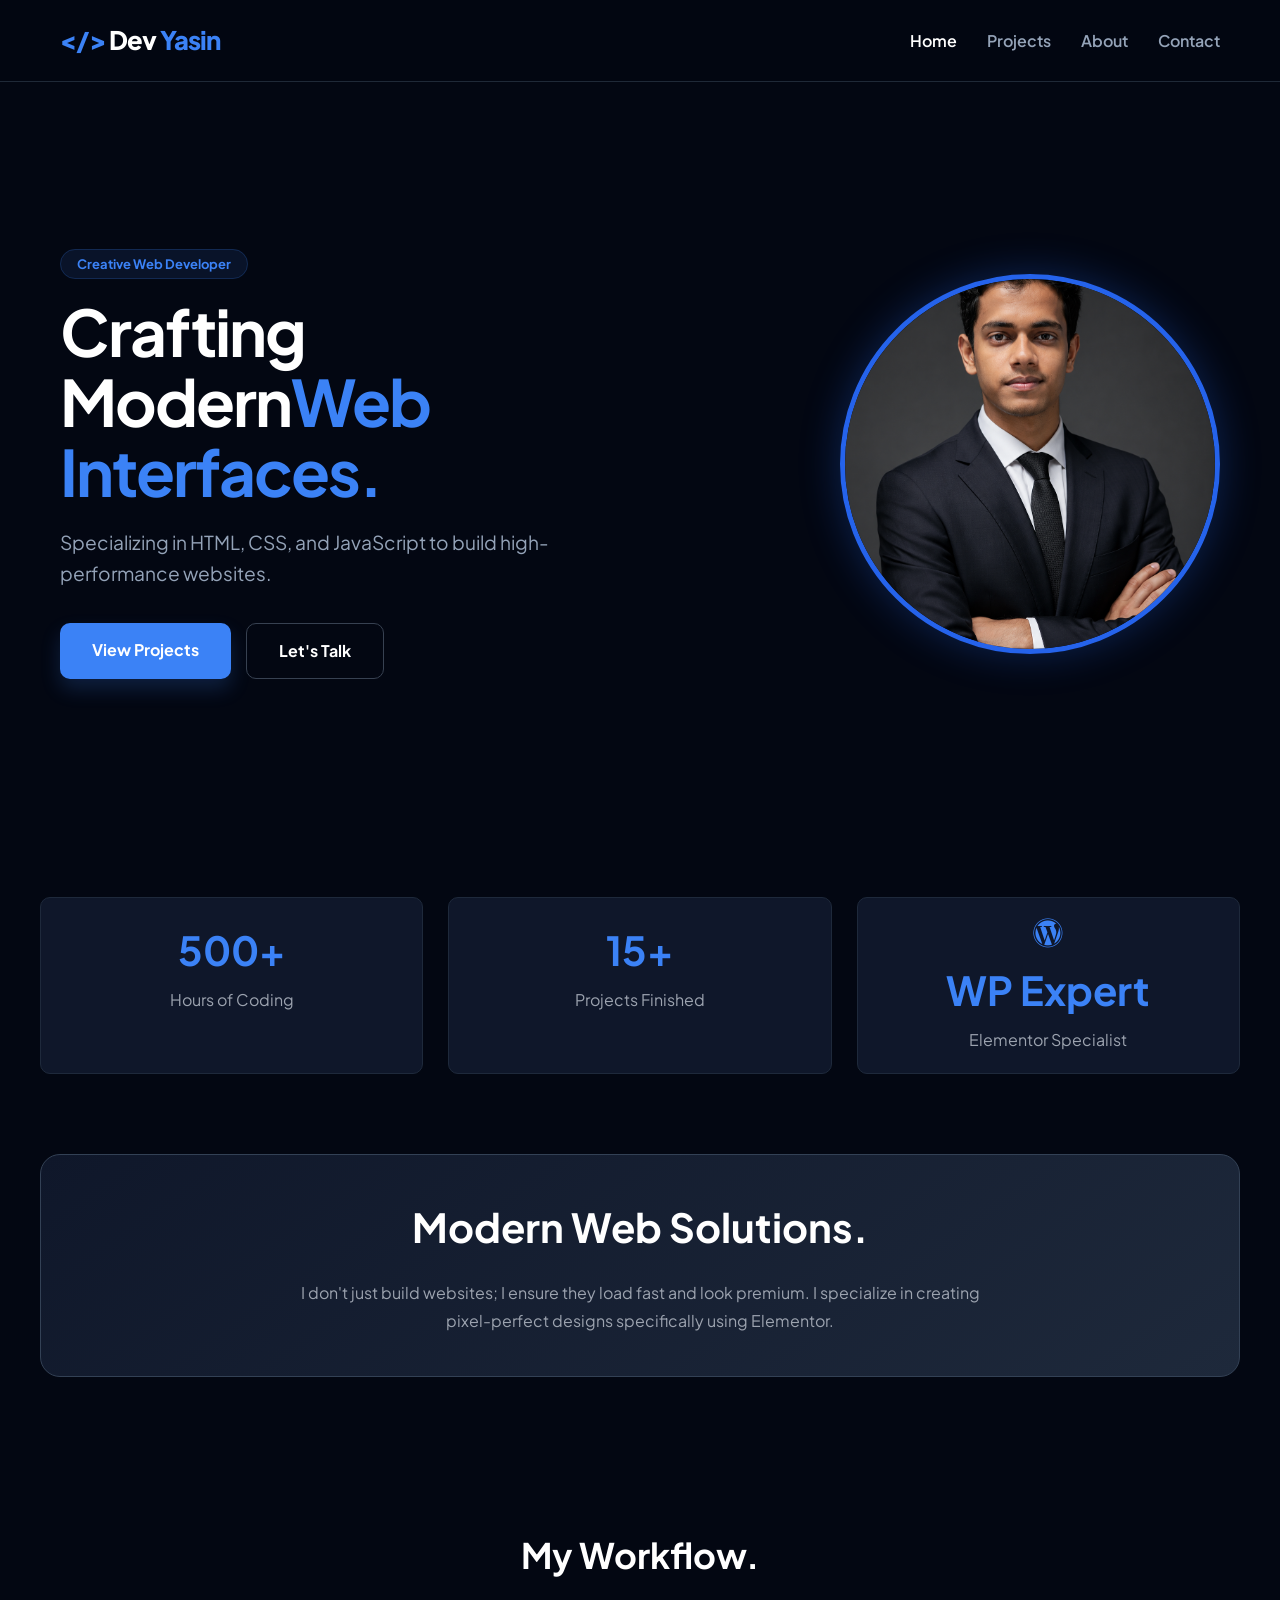
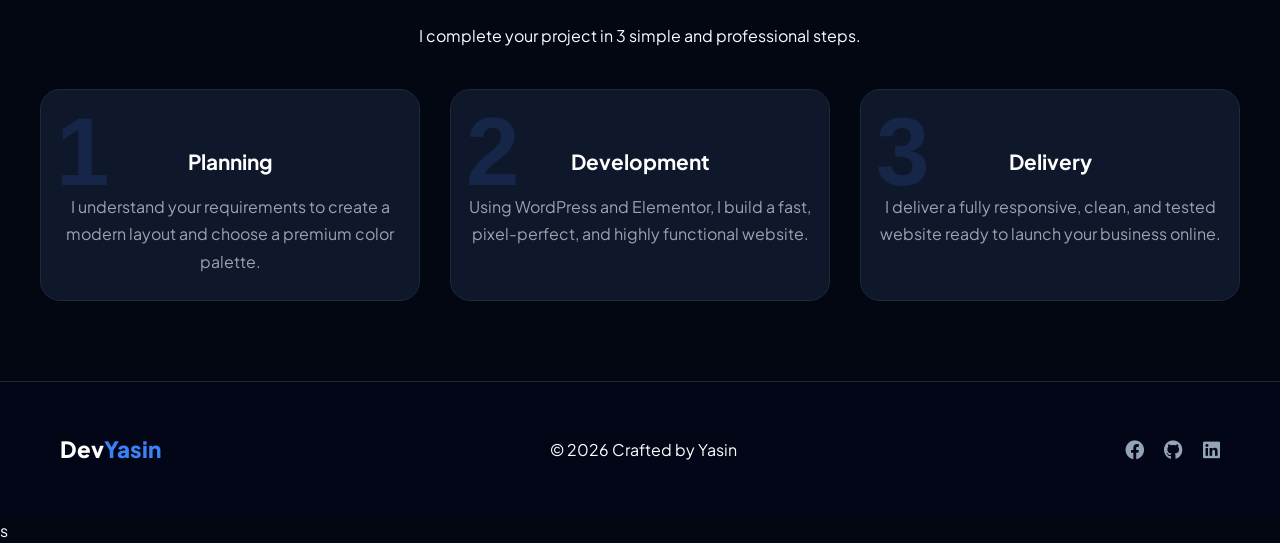
==== index.html @ 836cd8db "Update index.html" ====
<!DOCTYPE html>
<html lang="en">
<head>
    <meta charset="UTF-8">
    <meta name="viewport" content="width=device-width, initial-scale=1.0">
    <title>Yasin | Premium Portfolio</title>
    <link rel="stylesheet" href="style.css">
    <link href="https://fonts.googleapis.com/css2?family=Plus+Jakarta+Sans:wght@400;600;800&display=swap" rel="stylesheet">
    <link rel="stylesheet" href="https://cdnjs.cloudflare.com/ajax/libs/font-awesome/6.0.0/css/all.min.css">
</head>
<body>

    <!-- Premium Navbar -->
    <header>
        <nav class="container">
            <div class="logo"><span>&lt;/&gt;</span> Dev<span> Yasin</span></div>
            <div class="menu-toggle" id="mobile-menu">
            <span class="bar"></span>
            <span class="bar"></span>
            <span class="bar"></span>
            </div>
            <ul class="nav-links">
                <li><a href="index.html" class="active">Home</a></li>
                <li><a href="projects.html">Projects</a></li>
                <li><a href="about.html">About</a></li>
                <li><a href="contact.html">Contact</a></li>
            </ul>
            
        </nav>
    </header>

    <!-- Premium Hero Section -->
    <section class="hero container">
        <div class="hero-text">
            <span class="badge">Creative Web Developer</span>
            <h1>Crafting Modern<span>Web Interfaces.</span></h1>
            <p>Specializing in HTML, CSS, and JavaScript to build high-performance websites.</p>
            <div class="btns">
                <a href="projects.html" class="b-p">View Projects</a>
                <a href="contact.html" class="b-s">Let's Talk</a>
            </div>
        </div>
        <div class="hero-img">
            <!-- image name: yasin.jpg) -->
            <img src="rakib.png" alt="Yasin">
        </div>
    </section>
    <section class="home-stats container">
    <div class="stats-grid">
        <!-- কোডিং টাইম -->
        <div class="stat-box">
            <h3>500+</h3>
            <p>Hours of Coding</p>
        </div>
        <!-- প্রজেক্ট সংখ্যা -->
        <div class="stat-box">
            <h3>15+</h3>
            <p>Projects Finished</p>
        </div>
        <!-- ওয়ার্ডপ্রেস স্পেশালিটি -->
        <div class="stat-box">
            <i class="fab fa-wordpress"></i>
            <h3>WP Expert</h3>
            <p>Elementor Specialist</p>
        </div>
    </div>
</section>

<!-- ছোট ইউনিক সেকশন: My Approach -->
<section class="approach-sec container">
    <div class="approach-card">
        <h2>Modern Web <span>Solutions.</span></h2>
        <p>I don't just build websites; I ensure they load fast and look premium. I specialize in creating pixel-perfect designs specifically using Elementor.</p>
    </div>
</section>
<!-- How I Work Section -->
<section class="work-process container">
    <div class="section-header">
        <h2 class="section-title">My <span>Workflow.</span></h2>
        <p>I complete your project in 3 simple and professional steps.</p>
    </div>
    
    <div class="process-grid">
        <!-- Step 1 -->
        <div class="process-box">
            <div class="step-num">1</div>
            <h4>Planning</h4>
            <p>I understand your requirements to create a modern layout and choose a premium color palette.</p>
        </div>

        <!-- Step 2 -->
        <div class="process-box">
            <div class="step-num">2</div>
            <h4>Development</h4>
            <p>Using WordPress and Elementor, I build a fast, pixel-perfect, and highly functional website.</p>
        </div>

        <!-- Step 3 -->
        <div class="process-box">
            <div class="step-num">3</div>
            <h4>Delivery</h4>
            <p>I deliver a fully responsive, clean, and tested website ready to launch your business online.</p>
        </div>
    </div>
</section>
    <!-- Premium Footer -->
    <footer>
    <div class="container f-box">
        <div class="f-logo">
            Dev<span>Yasin</span>
        </div>
        <p>&copy; 2026 Crafted by Yasin</p>
        <div class="socials">
            <a href="#"><i class="fab fa-facebook"></i></a>
            <a href="#"><i class="fab fa-github"></i></a>
            <a href="#"><i class="fab fa-linkedin"></i></a>
        </div>
    </div>
</footer>
<script>
    const menu = document.querySelector('#mobile-menu');
    const menuLinks = document.querySelector('.nav-links');

    menu.addEventListener('click', function() {
        menuLinks.classList.toggle('active');
    });
</script>s

</body>
</html>
---- style.css ----
/* --- variable and basic reset --- */
:root {
    --p: #3b82f6;      /* premium blue */
    --bg: #030712;     /* deep black background */
    --card: #111827;   /* card and sectioncolour */
    --w: #ffffff;
    --s: #94a3b8;      /* sub-text colour*/
}

* { margin: 0; padding: 0; box-sizing: border-box; }

body { 
    font-family: 'Plus Jakarta Sans', sans-serif; 
    background: var(--bg); 
    color: var(--w); 
    line-height: 1.6;
}

.container {
        max-width: 1200px;
        margin: auto;
        padding: 0 20px;
        }


/* ---  header and logo --- */
header { 
        padding: 20px 0;
        border-bottom: 1px solid #1f2937; 
        background: rgba(3, 7, 18, 0.8);
        backdrop-filter: blur(10px); 
        position: sticky; 
        top: 0; 
        z-index: 100;
     }

nav { 
        display: flex; 
        justify-content: space-between;
        align-items: center;
        }

.logo { 
        font-size: 1.6rem;
        font-weight: 800;
        letter-spacing: -1px;
        }

.logo span { 
    color: var(--p);
        }

.nav-links { 
        display: flex;
        list-style: none;
        gap: 30px;
         }

.nav-links a {
        text-decoration: none;
        color: var(--s); 
        font-weight: 600; 
        transition: 0.3s;
        }

.nav-links a.active, .nav-links a:hover { color: var(--w); }

/* --- Mobile Menu Styling --- */

/* হ্যামবার্গার আইকন স্টাইল (ডেস্কটপে লুকানো থাকবে) */
.menu-toggle {
    display: none;
    cursor: pointer;
    flex-direction: column;
    gap: 5px;
}

.bar {
    width: 25px;
    height: 3px;
    background-color: var(--w); /* আপনার ভেরিয়েবল অনুযায়ী সাদা রঙ */
    border-radius: 2px;
    transition: 0.3s;
}

/* রেসপন্সিভ ডিজাইন (মোবাইলের জন্য) */
@media (max-width: 768px) {
    .menu-toggle {
        display: flex;
    }

    .nav-links {
        display: none; /* শুরুতে মেনু লুকানো থাকবে */
        position: absolute;
        top: 70px;
        right: 0;
        background: #0f172a; /* ডার্ক ব্যাকগ্রাউন্ড */
        width: 100%;
        flex-direction: column;
        text-align: center;
        padding: 20px 0;
        border-bottom: 1px solid #1e293b;
        z-index: 1000;
    }

    /* মেনু যখন একটিভ হবে তখন দেখাবে */
    .nav-links.active {
        display: flex;
    }

    .nav-links li {
        margin: 15px 0;
    }
}


/* ---hero section --- */
.hero {
        height: 85vh;
        display: flex; 
        flex-direction: column;
        justify-content: center;
        align-items: center;
        text-align: center;
       }

.badge {
        background: rgba(59, 130, 246, 0.1); 
        color: var(--p); 
        padding: 6px 16px; 
        border-radius: 50px;
        font-size: 13px; 
        font-weight: 700;
        border: 1px solid rgba(59, 130, 246, 0.2);
        }

.hero h1 {
     font-size: 4rem; 
        margin: 20px 0;
        letter-spacing: -2px;
        line-height: 1.1;
     }

.hero h1 span { 
    color: var(--p);
   }

.hero p { 
    color: var(--s);
     font-size: 1.2rem;
      max-width: 600px;
       margin-bottom: 35px;
     }
 /* ১. হিরো লেআউট ফিক্স */
.hero {
    height: 85vh;
    display: flex;
    flex-direction: row;       /* এলিমেন্টগুলো পাশাপাশি থাকবে */
    align-items: center;       /* ওপর-নিচে মাঝখানে */
    justify-content: space-between; /* টেক্সট বামে, ইমেজ ডানে */
}

/* ২. টেক্সট সেকশন */
.hero-text {
    flex: 1;
    text-align: left;          /* টেক্সট বাম দিক থেকে শুরু */
}

/* ৩. ইমেজ সার্কেল সেকশন */
.hero-img {
    flex: 1;
    display: flex;
    justify-content: flex-end; /* ছবিকে একদম ডানে ঠেলে দেবে */
}

.hero-img img {
    width: 380px;              /* সাইজ বড় বা ছোট করতে পারেন */
    height: 380px;
    object-fit: cover;
    border-radius: 50%;        /* গোল করার জন্য */
    border: 5px solid #2563eb; /* লোগোর নীল বর্ডার */
    box-shadow: 0 0 40px rgba(37, 99, 235, 0.3);
}
/* --- Home Stats Styling --- */
.home-stats {
    padding: 50px 0;
}

.stats-grid {
    display: grid;
    grid-template-columns: repeat(auto-fit, minmax(200px, 1fr));
    gap: 25px;
    text-align: center;
}

.stat-box {
    background: #0f172a;
    padding: 20px;
    border-radius: 10px;
    border: 1px solid #1e293b;
    transition: 0.3s;
}

.stat-box:hover {
    border-color: #3b82f6;
    transform: translateY(-5px);
}

.stat-box h3 {
    font-size: 2.5rem;
    color: #3b82f6;
    margin-bottom: 5px;
}

.stat-box i {
    font-size: 30px;
    color: #3b82f6;
    margin-bottom: 10px;
}

.stat-box p {
    color: #9ca3af;
    font-size: 1rem;
}

/* --- Approach Section --- */
.approach-sec {
    padding: 30px 0 70px;
}

.approach-card {
    background: linear-gradient(145deg, #0f172a, #1e293b);
    padding: 40px;
    border-radius: 20px;
    text-align: center;
    border: 1px solid #334155;
}

.approach-card h2 {
    font-size: 2.5rem;
    margin-bottom: 20px;
}

.approach-card p {
    max-width: 700px;
    margin: 0 auto;
    color: #9ca3af;
    line-height: 1.8;
}
/* --- Work Process Styling Updated --- */
.work-process {
    padding: 80px 0;
    text-align: center;
}

.process-grid {
    display: grid;
    grid-template-columns: repeat(auto-fit, minmax(220px, 1fr));
    gap: 30px;
    margin-top: 40px;
}

.process-box {
    background: #0f172a;
    padding: 25px 15px;
    border-radius: 20px;
    border: 1px solid #1e293b;
    position: relative; /* এটি অত্যন্ত গুরুত্বপূর্ণ */
    overflow: hidden;
    transition: 0.3s ease;
    z-index: 1;
}

.process-box:hover {
    border-color: #3b82f6;
    transform: translateY(-10px);
}

/* সংখ্যাগুলো পরিষ্কার করার জন্য এই অংশটি আপডেট করা হয়েছে */
.step-num {
    font-size: 6rem;
    font-weight: 900;
    color: rgba(59, 130, 246, 0.15); /* নীল রঙের হালকা কিন্তু পরিষ্কার আভা */
    position: absolute;
    top: -15px;
    left: 15px;
    z-index: -1; /* টেক্সটের নিচে থাকবে */
    font-family: sans-serif;
}

.process-box h4 {
    font-size: 1.3rem;
    color: #fff;
    margin-top: 30px;
    margin-bottom: 15px;
    font-weight: 700;
}

.process-box p {
    color: #9ca3af;
    font-size: 1rem;
    line-height: 1.7;
}

/* ৪. মোবাইল রেসপন্সিভ */
@media (max-width: 768px) {
    .nav-links { display: none; }
    .hero h1 { font-size: 2.5rem; }
    .hero p { font-size: 1rem; }
    .hero {
        flex-direction: column-reverse; /* মোবাইলে ইমেজ আগে আসবে */
        height: auto;
        padding: 50px 20px;
        text-align: center;
    }
    .hero-text { text-align: center; }
    .hero-img { justify-content: center; margin-bottom: 30px; }
    .hero-img img { width: 250px; height: 250px; }
    .approach-card, .process-box, .stat-box {
    margin-left: 20px !important;
    margin-right: 20px !important;
    margin-bottom: 20px !important;
    width: auto !important; 
    display: block !important   
}
  }

/* --- premium button and footer --- */
.btns { display: flex; gap: 15px; }

.b-p, .b-s {
    padding: 14px 32px;
    border-radius: 10px; 
    text-decoration: none; font-weight: 700;
    transition: 0.4s;
          }

.b-p {
     background: var(--p);
      color: var(--w); 
      box-shadow: 0 10px 20px rgba(59, 130, 246, 0.2); 
     }

.b-s {
     border: 1px solid #374151;
     color: var(--w); 
     }

.b-p:hover {
     transform: translateY(-3px);
     box-shadow: 0 15px 30px rgba(59, 130, 246, 0.4); 
           }

/* ---  footer style--- */
footer { 
    padding: 50px 0; 
    border-top: 1px solid #1f2937; 
    background: #020617; 
}

.f-box { 
    display: flex; 
    justify-content: space-between; 
    align-items: center; 
}

.f-logo { font-size: 1.4rem; font-weight: 800; }

.f-logo span { color: var(--p); }

.socials { display: flex; gap: 20px; }

.socials a { 
    color: var(--s); 
    font-size: 1.2rem; 
    transition: 0.3s; 
}

.socials a:hover { 
    color: var(--p); 
    transform: translateY(-3px); 
    display: inline-block;
}

/* Mobile Responsiv footer */
@media (max-width: 768px) {
    .f-box { flex-direction: column; gap: 20px; text-align: center; }
}


/* ১. ব্লার এবং স্লাইড অ্যানিমেশন (Trending) */
@keyframes reveal {
    0% { 
        opacity: 0; 
        filter: blur(10px); /* শুরুতে ঝাপসা থাকবে */
        transform: translateY(30px); /* নিচ থেকে উঠবে */
    }
    100% { 
        opacity: 1; 
        filter: blur(0); 
        transform: translateY(0); 
    }
}

/* ২. ইমেজের ওপর অ্যাপ্লাই */
.hero-img img {
    animation: reveal 1.2s cubic-bezier(0.22, 1, 0.36, 1) forwards;
}

/* ৩. মাউস নিলে প্রিমিয়াম গ্লো */
.hero-img img:hover {
    box-shadow: 0 0 60px rgba(59, 130, 246, 0.4);
    transform: scale(1.02);
    transition: 0.4s ease;
}
/* ১. লেখার জন্য স্লাইড অ্যানিমেশন */
@keyframes textReveal {
    0% { opacity: 0; transform: translateY(30px); }
    100% { opacity: 1; transform: translateY(0); }
}

/* ২. হেডিংয়ে অ্যানিমেশন সেট করা */
.hero h1 {
    animation: textReveal 1s cubic-bezier(0.2, 0.8, 0.2, 1) forwards;
}

/* ৩. সাব-টেক্সট (প্যারাগ্রাফ) একটু দেরি করে আসার জন্য */
.hero p {
    opacity: 0;
    animation: textReveal 1s cubic-bezier(0.2, 0.8, 0.2, 1) 0.3s forwards;
}
/* --- প্রোজেক্ট সেকশন স্টাইল --- */
.sec-title { font-size: 3rem; margin: 50px 0; text-align: center; }

.sec-title span { color: var(--p); }

.p-grid { 
    display: grid; 
    grid-template-columns: repeat(auto-fit, minmax(300px, 1fr)); 
    gap: 30px; 
    margin-bottom: 80px;
}

.p-card { 
    background: #111827; 
    border-radius: 20px; 
    overflow: hidden; 
    border: 1px solid #1f2937;
    transition: 0.4s;
}

.p-card img { width: 100%; height: 220px; object-fit: cover; }

.p-info { padding: 25px; }

.p-info h3 { margin-bottom: 10px; font-size: 1.4rem; }

.p-info p { color: var(--s); font-size: 0.9rem; margin-bottom: 20px; }

.view-btn { 
    text-decoration: none; 
    color: var(--p); 
    font-weight: 700; 
    font-size: 14px; 
    border: 1px solid var(--p); 
    padding: 8px 20px; 
    border-radius: 8px;
    transition: 0.3s;
}

/* প্রোজেক্ট কার্ড হোভার ইফেক্ট */
.p-card:hover { 
    transform: translateY(-10px); 
    box-shadow: 0 20px 40px rgba(59, 130, 246, 0.15); 
    border-color: var(--p);
}

.view-btn:hover { background: var(--p); color: #fff; }

/* --- About Section Styling --- */
.about-sec { padding: 80px 0; }

/* ছবি এবং লেখা পাশাপাশি আনার মেইন কন্টেইনার */
.about-container {
    display: flex;
    align-items: center;
    justify-content: space-between;
    gap: 50px;
    margin-bottom: 80px;
    /* --- নিচের এই লাইনগুলো নতুন যোগ হবে --- */
    background: #0f172a;        /* বক্সের ডার্ক কালার */
    padding: 30px 20px;         /* বক্সের ভেতরের খালি জায়গা */
    border-radius: 24px;        /* কোণা গোল করার জন্য */
    border: 1px solid #1e293b;  /* বর্ডার */
    margin-left: 15px !important;  /* বাম পাশে ১৫ পিক্সেল গ্যাপ */
    margin-right: 15px !important; /* ডান পাশে ১৫ পিক্সেল গ্যাপ */
    width: auto !important;        /* বক্সটি যেন স্ক্রিনের বাইরে না যায় */
}

/* ছবির স্টাইল */
.about-img {
    flex: 1.3;
    text-align: center;
    position: relative;
    display: inline-block;
}

.about-img img {
    width: 100%;
    max-width: 450px;
    height: auto;
    max-height: 500px;
    display: block;      /* কোনো বর্ডার বা শেপ নেই, সরাসরি ব্যাকগ্রাউন্ডে মিশে থাকবে */
    margin-top: -80px; /* এটি ছবিকে ২০ পিক্সেল উপরে তুলবে */
    position: relative;
    opacity: 0.8; /* ইমেজকে একটু ঝাপসা বা হালকা করবে (১ এর বদলে ০.৮) */
    filter: brightness(0.9) grayscale(20%); /* উজ্জ্বলতা একটু কমিয়ে হালকা সাদা-কালো ভাব আনবে */
    transition: all 0.4s ease; /* মাউস নিলে যেন আবার উজ্জ্বল হয় তার জন্য */
   
}
/* মাউস হোভার করলে ছবি আবার উজ্জ্বল হবে */
.about-img img:hover {
    opacity: 1;
    filter: brightness(1) grayscale(0%);
}


.about-img::after {
    content: '';
    position: absolute;
    bottom: 0;
    left: 0;
    width: 100%;
    height: 30%; /* ছবির নিচের ৩০% অংশ ব্লেন্ড করবে */
    background: linear-gradient(to top, #020617, transparent); /* আপনার ব্যাকগ্রাউন্ড কালার অনুযায়ী */
    pointer-events: none;
}

/* লেখার স্টাইল */
.about-text {
    flex: 1;
    text-align: center;
    max-width: 800px;
    margin: 0 auto 40px
}

.about-text h2 { 
    font-size: 3.5rem; 
    margin-bottom: 20px; 
}

.about-text p { 
    color: #9ca3af; 
    font-size: 1.1rem; 
    line-height: 1.8; 
    margin-bottom: 30px; 
}

/* স্কিল সেকশন (এটি আগের মতোই থাকবে তবে একটু গুছিয়ে দেওয়া) */
.skills-section h3 { 
    font-size: 2.2rem; 
    margin-bottom: 40px; 
    text-align: center;
}

.skills-grid { 
    display: grid; 
    grid-template-columns: repeat(auto-fit, minmax(150px, 1fr)); 
    gap: 20px; 
    max-width: 900px; 
    margin: 0 auto;
    padding: 0 20px;
}
    

.skill-box { 
    background: #111827; 
    padding: 25px; 
    border-radius: 15px; 
    text-align: center; 
    border: 1px solid #1f2937;
    transition: 0.3s;
}

.skill-box i { font-size: 2.5rem; color: #2563eb; margin-bottom: 15px; display: block; }

.skill-box span { font-weight: 700; color: #fff; }

/* হোভার ইফেক্ট */
.skill-box:hover { 
    border-color: #2563eb; 
    transform: translateY(-5px); 
    box-shadow: 0 10px 30px rgba(37, 99, 235, 0.1); 
}
/* --- Services Section Styling --- */
.services-section {
    padding: 80px 0;
    text-align: center;
}

.section-title {
    font-size: 2.2rem;
    margin-bottom: 40px;
}

.services-grid {
    display: grid;
    grid-template-columns: repeat(auto-fit, minmax(250px, 1fr));
    gap: 25px;
    padding: 0 20px;
}

.service-card {
    background: #0f172a; /* ডার্ক কার্ড ব্যাকগ্রাউন্ড */
    padding: 40px 30px;
    border-radius: 15px;
    border: 1px solid #1e293b;
    transition: all 0.3s ease;
}

.service-card:hover {
    transform: translateY(-10px); /* মাউস নিলে একটু উপরে উঠবে */
    border-color: #3b82f6; /* বর্ডার কালার নীল হবে */
    box-shadow: 0 10px 30px rgba(59, 130, 246, 0.1);
}
 

.service-card i {
    font-size: 40px;
    color: #3b82f6;
    margin-bottom: 20px;
}

.service-card h4 {
    font-size: 1.5rem;
    margin-bottom: 15px;
    color: #f8fafc;
}

.service-card p {
    color: #9ca3af;
    font-size: 0.95rem;
    line-height: 1.6;
}
/* --- Tools Section Styling --- */
.tools-section {
    padding: 60px 0;
    text-align: center;
}

.tools-flex {
    display: flex;
    justify-content: center;
    flex-wrap: wrap;
    gap: 40px;
    margin-top: 30px;
}

.tool-item {
    display: flex;
    flex-direction: column;
    align-items: center;
    gap: 12px;
    background: #0f172a; /* ডার্ক কার্ড ব্যাকগ্রাউন্ড */
    padding: 20px;
    border-radius: 12px;
    border: 1px solid #1e293b;
    width: 120px; /* কার্ডের উইডথ */
    transition: all 0.3s ease;
    opacity: 0.8;
}

.tool-item:hover {
    opacity: 1;
    transform: translateY(-5px);
    border-color: #3b82f6; /* হোভার করলে নীল বর্ডার */
    box-shadow: 0 5px 15px rgba(59, 130, 246, 0.1);
}

.tool-item i {
    font-size: 28px;
    color: #3b82f6;
}

.tool-item:hover i {
    color: #3b82f6; /* হোভার করলে আপনার থিম কালার নীল হবে */
}

.tool-item span {
    font-size: 0.75rem;
    color: #f8fafc;
    font-weight: 500;
}

/* --- Contact Section Styling --- */
.contact-sec { padding: 80px 0; }

.contact-container {
    display: flex;
    justify-content: space-between;
    align-items: flex-start;
    gap: 60px;
}

.contact-info { flex: 1; }

.contact-info h2 { font-size: 3rem; margin-bottom: 20px; line-height: 1.2; }

.contact-info p { color: #9ca3af; margin-bottom: 40px; }

.info-item {
    display: flex;
    align-items: center;
    gap: 20px;
    margin-bottom: 30px;
}

.info-item i {
    font-size: 24px;
    color: #3b82f6;
    background: #1e293b;
    padding: 15px;
    border-radius: 12px;
}
/* কন্টাক্ট পেজ সোশ্যাল আইকন স্টাইল */
.contact-socials {
    display: flex;
    gap: 15px;
    margin-top: 10px;
}

.contact-socials a {
    width: 40px;
    height: 40px;
    background: #1e293b;
    display: flex;
    align-items: center;
    justify-content: center;
    border-radius: 8px;
    color: #fff;
    font-size: 18px;
    transition: 0.3s ease;
    border: 1px solid #334155;
    text-decoration: none;
}

.contact-socials a:hover {
    background: #3b82f6;
    color: #fff;
    transform: translateY(-3px);
    border-color: #3b82f6;
    box-shadow: 0 5px 15px rgba(59, 130, 246, 0.3);
}

.info-item h4 { font-size: 1.1rem; color: #fff; }

/* ফর্ম স্টাইল */
.contact-form {
    flex: 1;
    background: #0f172a;
    padding: 40px;
    border-radius: 20px;
    border: 1px solid #1e293b;
}

.input-group { margin-bottom: 20px; }

.input-group input, 
.input-group textarea {
    width: 100%;
    padding: 15px;
    background: #1e293b;
    border: 1px solid #334155;
    border-radius: 10px;
    color: #fff;
    outline: none;
    transition: 0.3s;
}

.input-group input:focus, 
.input-group textarea:focus {
    border-color: #3b82f6;
    box-shadow: 0 0 10px rgba(59, 130, 246, 0.2);
}

/* মোবাইলের জন্য রেসপন্সিভ */
@media (max-width: 768px) {
    .contact-container { flex-direction: column; }
    .contact-info h2 { font-size: 2.2rem; }
}
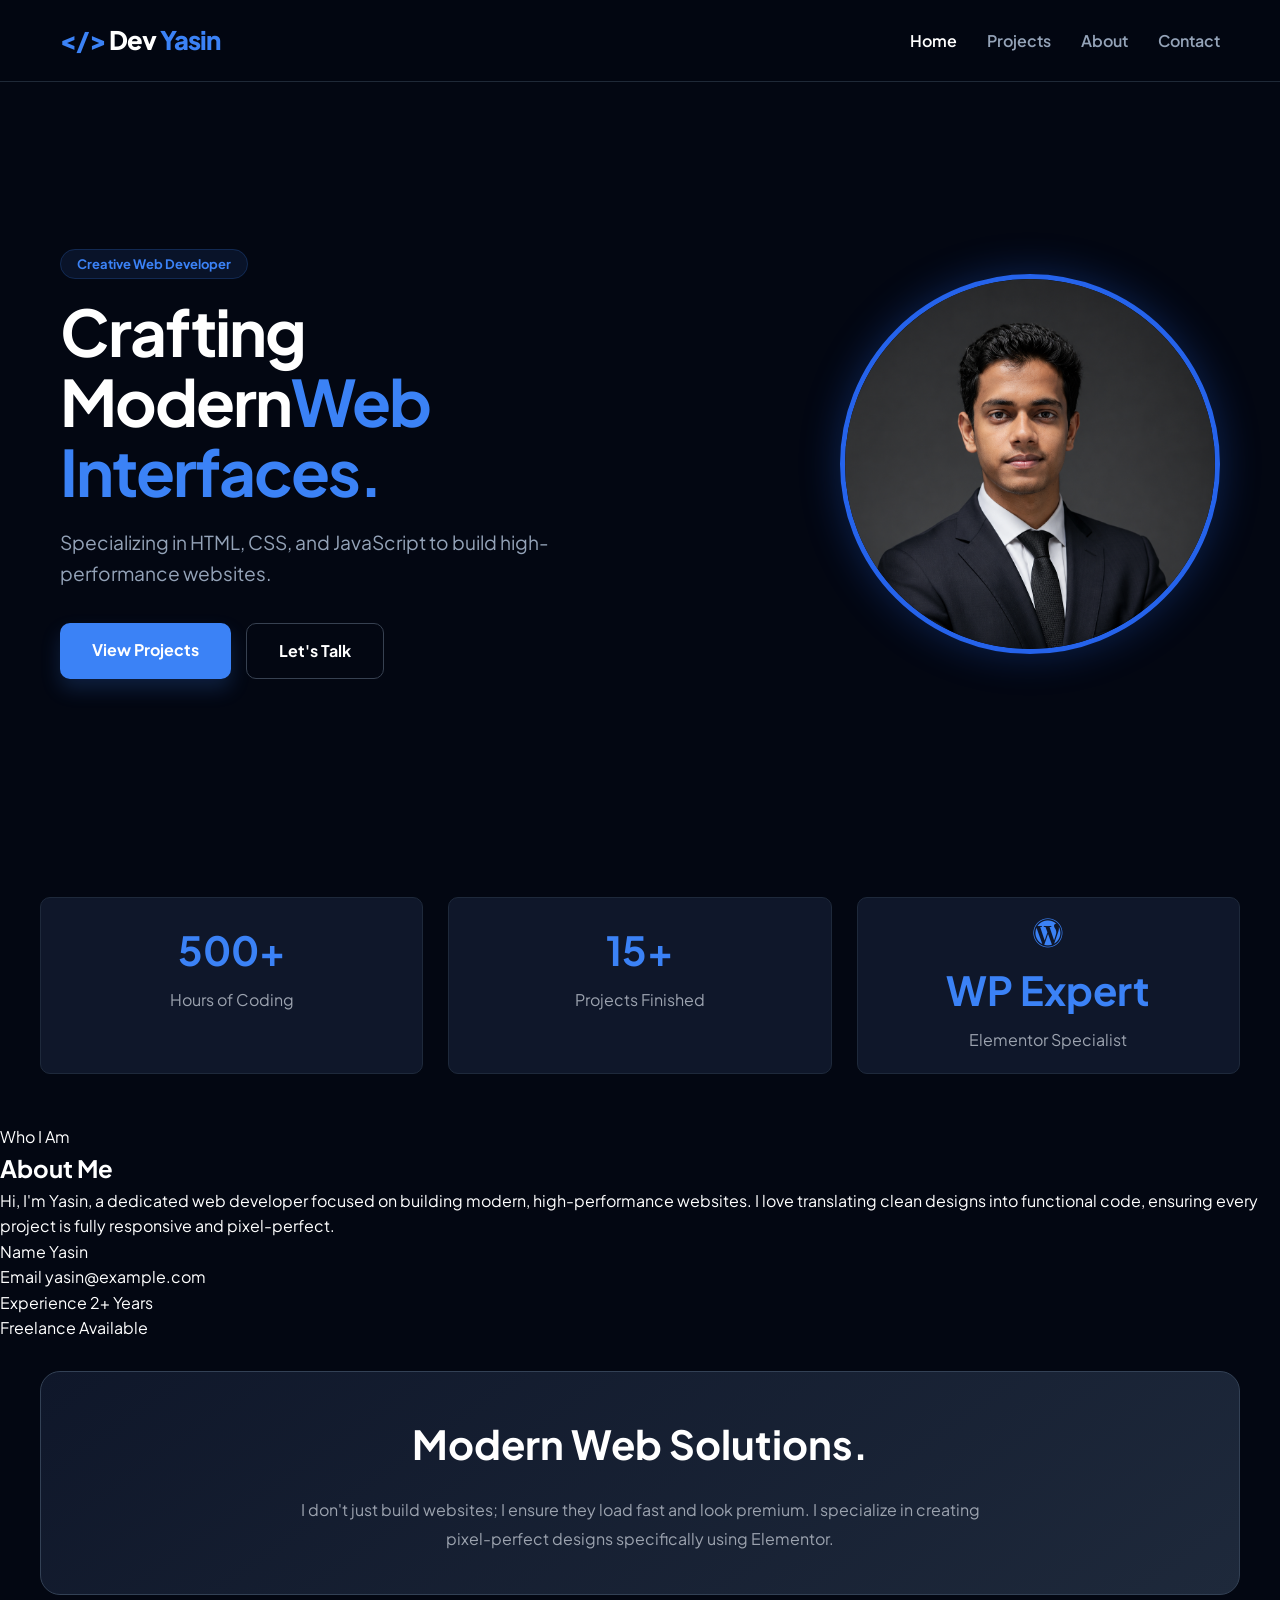
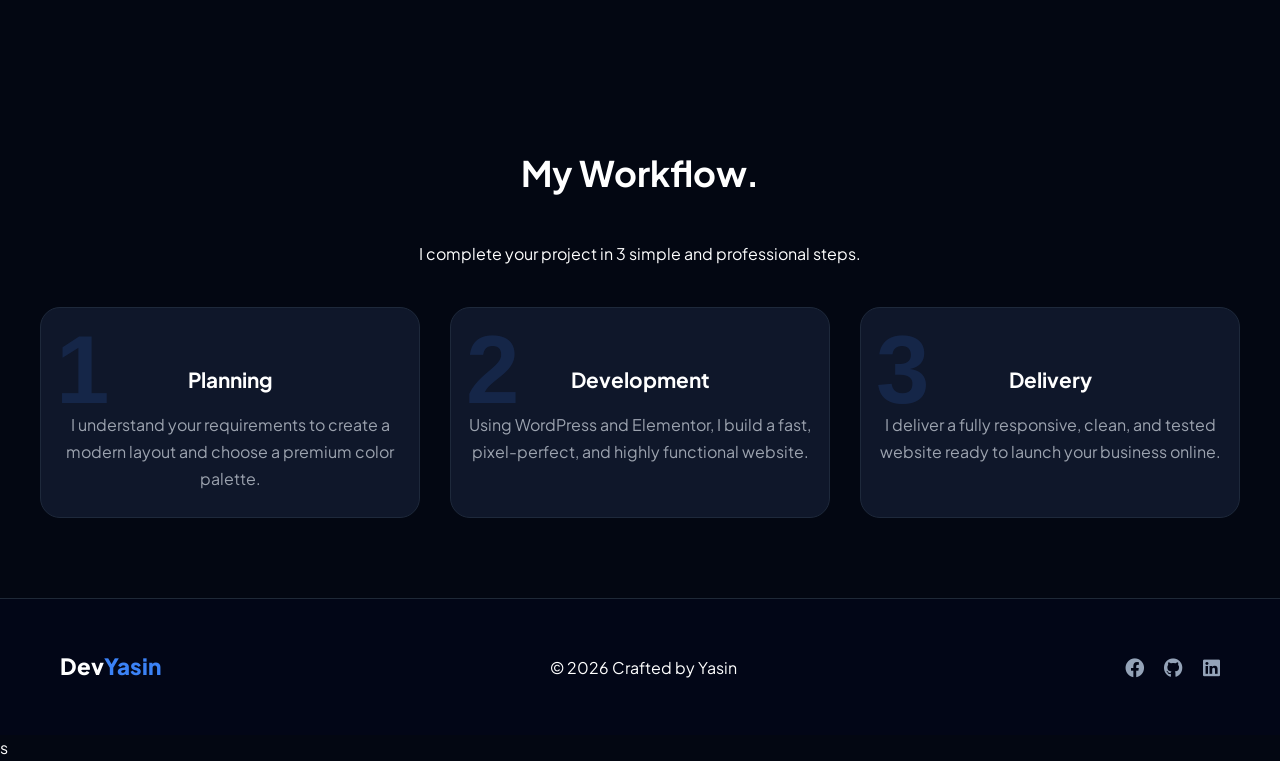
==== commit c6cbdfd3: "Update index.html" ====
--- a/index.html
+++ b/index.html
@@ -65,6 +65,34 @@
         </div>
     </div>
 </section>
+    <section class="personal-info-sec">
+    <div class="personal-container">
+        <div class="personal-bio">
+            <span class="sub-title">Who I Am</span>
+            <h2>About Me</h2>
+            <p>Hi, I'm Yasin, a dedicated web developer focused on building modern, high-performance websites. I love translating clean designs into functional code, ensuring every project is fully responsive and pixel-perfect.</p>
+        </div>
+        
+        <div class="personal-grid">
+            <div class="info-box">
+                <span class="info-label">Name</span>
+                <span class="info-value">Yasin</span>
+            </div>
+            <div class="info-box">
+                <span class="info-label">Email</span>
+                <span class="info-value">yasin@example.com</span>
+            </div>
+            <div class="info-box">
+                <span class="info-label">Experience</span>
+                <span class="info-value">2+ Years</span>
+            </div>
+            <div class="info-box">
+                <span class="info-label">Freelance</span>
+                <span class="info-value">Available</span>
+            </div>
+        </div>
+    </div>
+</section>
 
 <!-- ছোট ইউনিক সেকশন: My Approach -->
 <section class="approach-sec container">
--- a/style.css
+++ b/style.css
@@ -177,6 +177,7 @@
     width: 380px;              /* সাইজ বড় বা ছোট করতে পারেন */
     height: 380px;
     object-fit: cover;
+    object-position: center top;
     border-radius: 50%;        /* গোল করার জন্য */
     border: 5px solid #2563eb; /* লোগোর নীল বর্ডার */
     box-shadow: 0 0 40px rgba(37, 99, 235, 0.3);
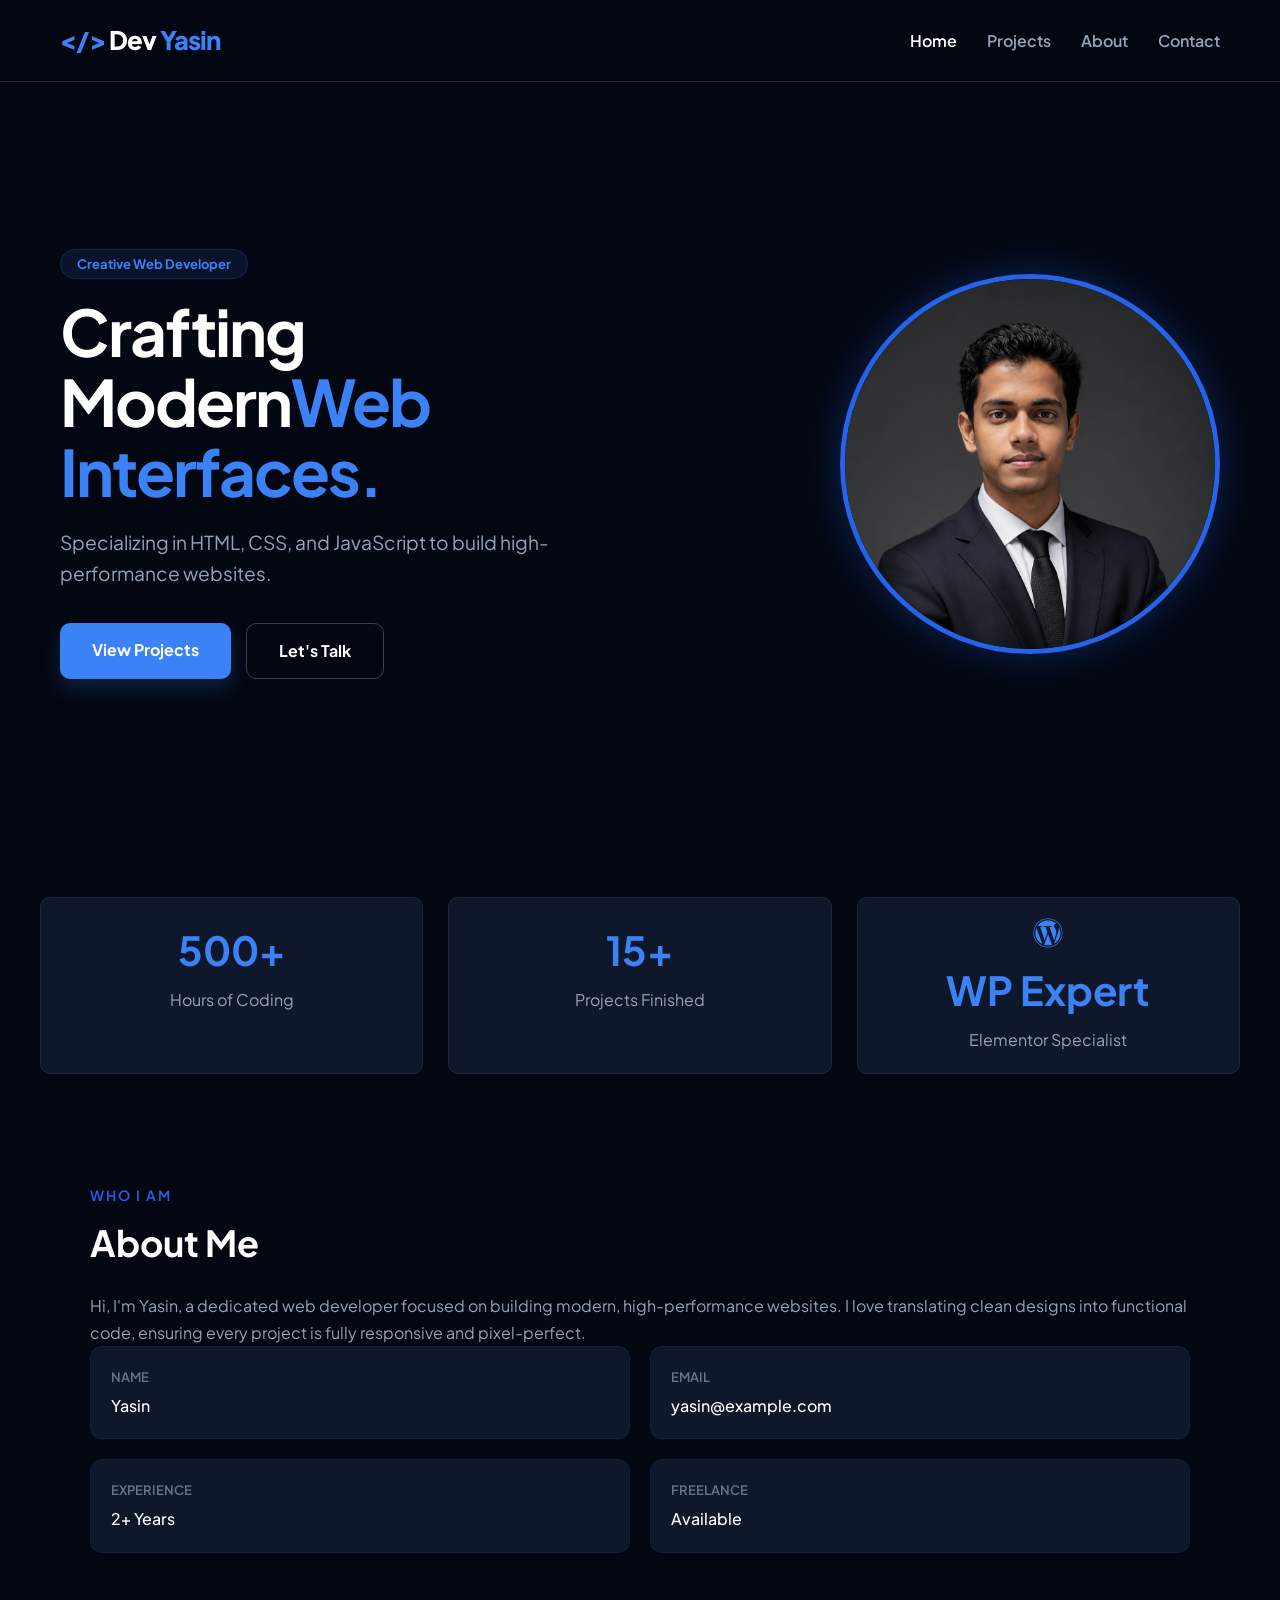
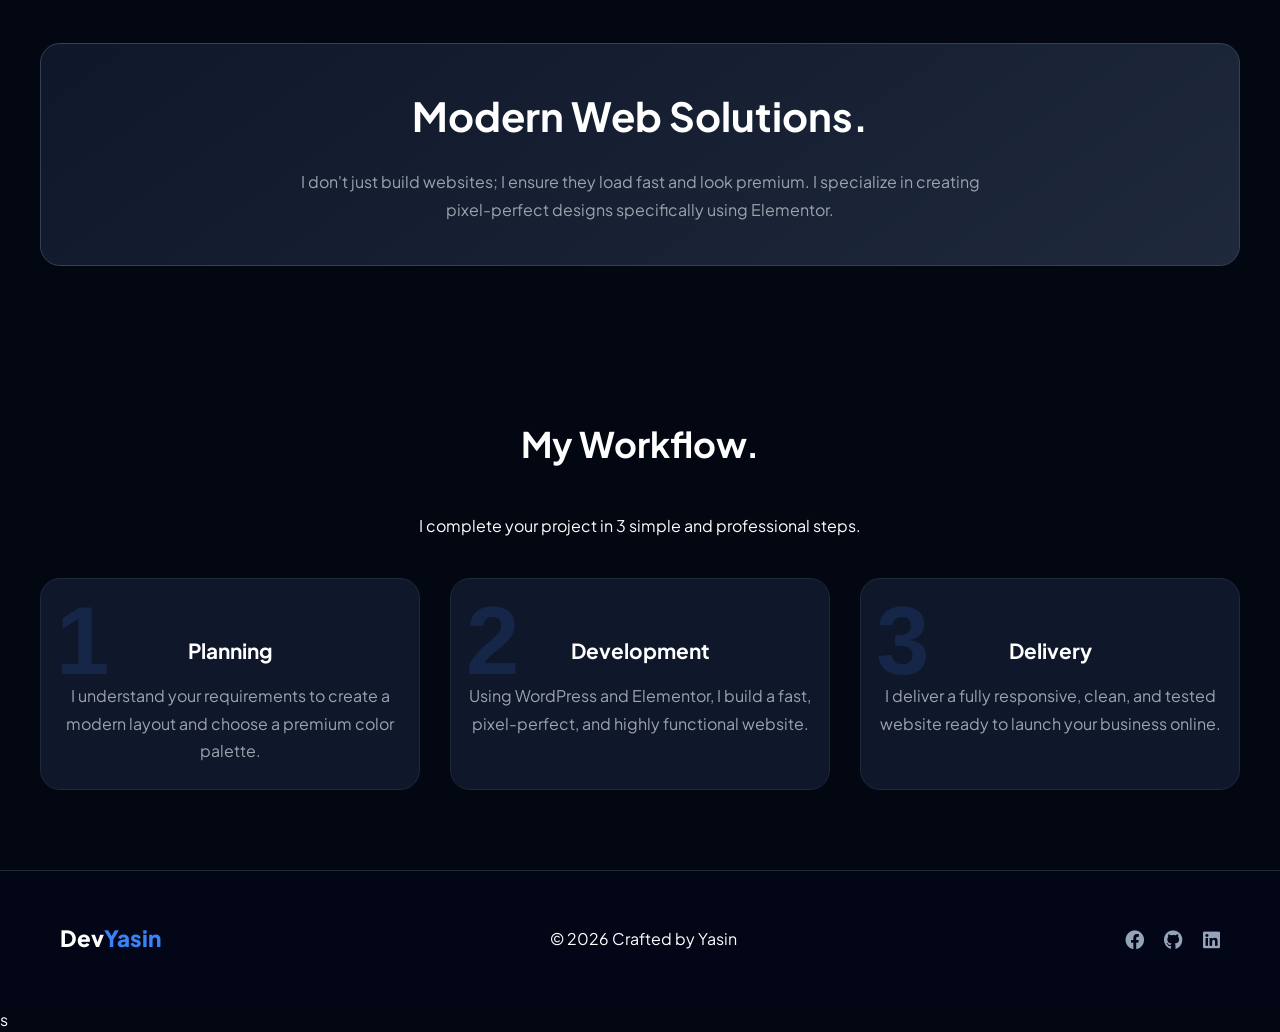
==== commit b10d2ac3: "Fix HTML encoding issues in index.html" ====
--- a/index.html
+++ b/index.html
@@ -65,35 +65,39 @@
         </div>
     </div>
 </section>
-    <section class="personal-info-sec">
+   <section class="personal-info-sec">
     <div class="personal-container">
-        <div class="personal-bio">
-            <span class="sub-title">Who I Am</span>
-            <h2>About Me</h2>
-            <p>Hi, I'm Yasin, a dedicated web developer focused on building modern, high-performance websites. I love translating clean designs into functional code, ensuring every project is fully responsive and pixel-perfect.</p>
-        </div>
         
-        <div class="personal-grid">
-            <div class="info-box">
-                <span class="info-label">Name</span>
-                <span class="info-value">Yasin</span>
+        <div class="personal-master-card">
+            
+            <div class="personal-bio">
+                <span class="sub-title">Who I Am</span>
+                <h2>About Me</h2>
+                <p>Hi, I'm Yasin, a dedicated web developer focused on building modern, high-performance websites. I love translating clean designs into functional code, ensuring every project is fully responsive and pixel-perfect.</p>
             </div>
-            <div class="info-box">
-                <span class="info-label">Email</span>
-                <span class="info-value">yasin@example.com</span>
+            
+            <div class="personal-grid">
+                <div class="info-box">
+                    <span class="info-label">Name</span>
+                    <span class="info-value">Yasin</span>
+                </div>
+                <div class="info-box">
+                    <span class="info-label">Email</span>
+                    <span class="info-value">yasin@example.com</span>
+                </div>
+                <div class="info-box">
+                    <span class="info-label">Experience</span>
+                    <span class="info-value">2+ Years</span>
+                </div>
+                <div class="info-box">
+                    <span class="info-label">Freelance</span>
+                    <span class="info-value">Available</span>
+                </div>
             </div>
-            <div class="info-box">
-                <span class="info-label">Experience</span>
-                <span class="info-value">2+ Years</span>
-            </div>
-            <div class="info-box">
-                <span class="info-label">Freelance</span>
-                <span class="info-value">Available</span>
-            </div>
+            
         </div>
     </div>
 </section>
-
 <!-- ছোট ইউনিক সেকশন: My Approach -->
 <section class="approach-sec container">
     <div class="approach-card">
--- a/style.css
+++ b/style.css
@@ -222,6 +222,100 @@
 .stat-box p {
     color: #9ca3af;
     font-size: 1rem;
+}
+/* Personal Info Section Styling */
+.personal-info-sec {
+    padding: 60px 0;
+    color: #ffffff;
+}
+
+.personal-container {
+    max-width: 1140px;
+    margin: 0 auto;
+    padding: 0 20px;
+    display: flex;
+    justify-content: space-between;
+    align-items: center;
+    gap: 50px;
+}
+
+/* বাম পাশের ডেসক্রিপশন */
+.personal-bio {
+    flex: 1;
+}
+
+.personal-bio .sub-title {
+    color: #2563eb; /* আপনার লোগো ও বাটনের নীল কালার */
+    font-size: 14px;
+    text-transform: uppercase;
+    letter-spacing: 2px;
+    font-weight: 600;
+    display: block;
+    margin-bottom: 8px;
+}
+
+.personal-bio h2 {
+    font-size: 36px;
+    margin-bottom: 20px;
+    font-weight: 700;
+}
+
+.personal-bio p {
+    color: #94a3b8; /* হালকা গ্রে টেক্সট যা পড়ার জন্য আরামদায়ক */
+    line-height: 1.7;
+    font-size: 16px;
+}
+
+/* ডান পাশের গ্রিড লেআউট */
+.personal-grid {
+    flex: 1;
+    display: grid;
+    grid-template-columns: repeat(2, 1fr);
+    gap: 20px;
+}
+
+/* আপনার বাকি কার্ডগুলোর সাথে ম্যাচিং ডার্ক বক্স */
+.info-box {
+    background: #0f172a; /* আপনার সাইটের কার্ডের ব্যাকগ্রাউন্ড */
+    padding: 20px;
+    border-radius: 12px;
+    border: 1px solid rgba(37, 99, 235, 0.1); /* হালকা নীল বর্ডার */
+    transition: all 0.3s ease;
+}
+
+/* মাউস নিলে হালকা গ্লো করবে যেমনটা বাকি কার্ডে হচ্ছে */
+.info-box:hover {
+    border-color: #2563eb;
+    box-shadow: 0 0 20px rgba(37, 99, 235, 0.15);
+    transform: translateY(-3px);
+}
+
+.info-label {
+    display: block;
+    color: #64748b;
+    font-size: 13px;
+    text-transform: uppercase;
+    margin-bottom: 5px;
+    font-weight: 600;
+}
+
+.info-value {
+    display: block;
+    color: #ffffff;
+    font-size: 16px;
+    font-weight: 500;
+}
+
+/* মোবাইল ও ট্যাবলেটের জন্য রেসপন্সিভ */
+@media (max-width: 768px) {
+    .personal-container {
+        flex-direction: column;
+        gap: 40px;
+    }
+    .personal-grid {
+        width: 100%;
+        grid-template-columns: 1fr; /* মোবাইলে একটির নিচে আরেকটি আসবে */
+    }
 }
 
 /* --- Approach Section --- */
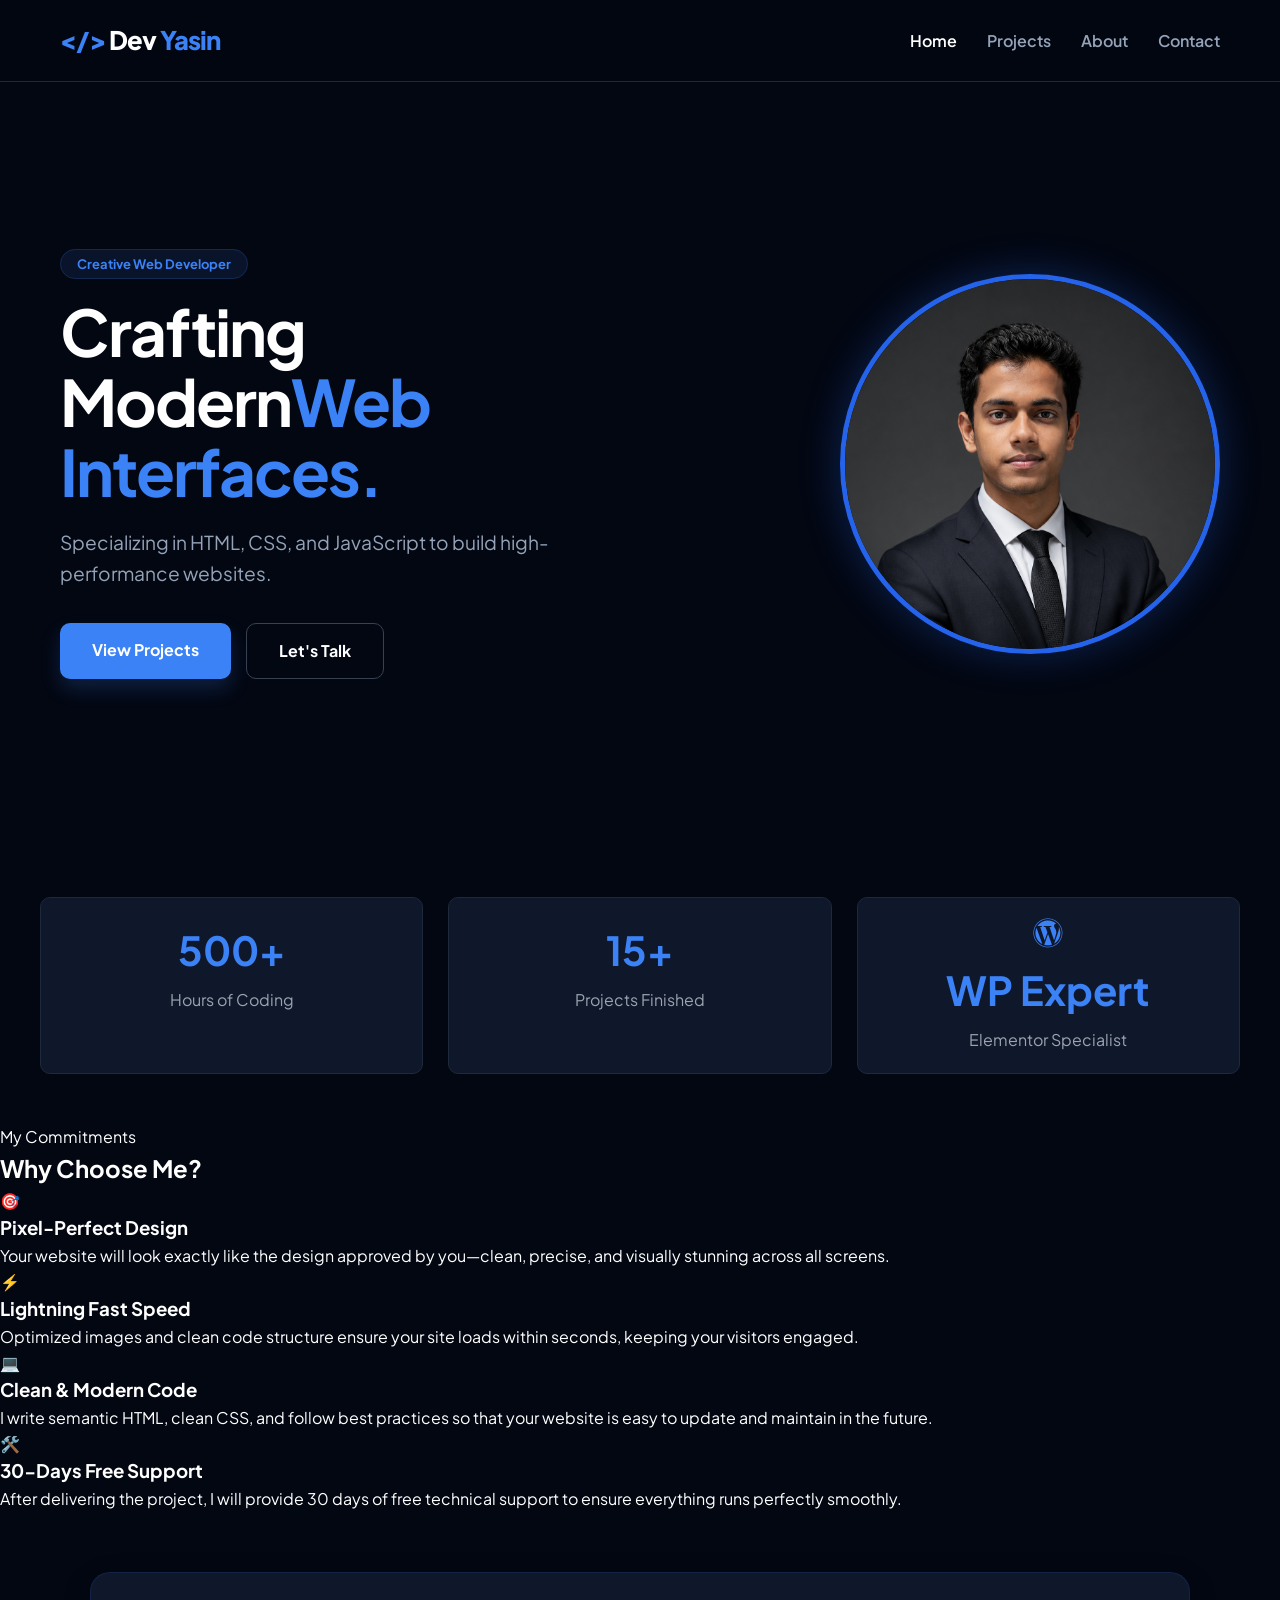
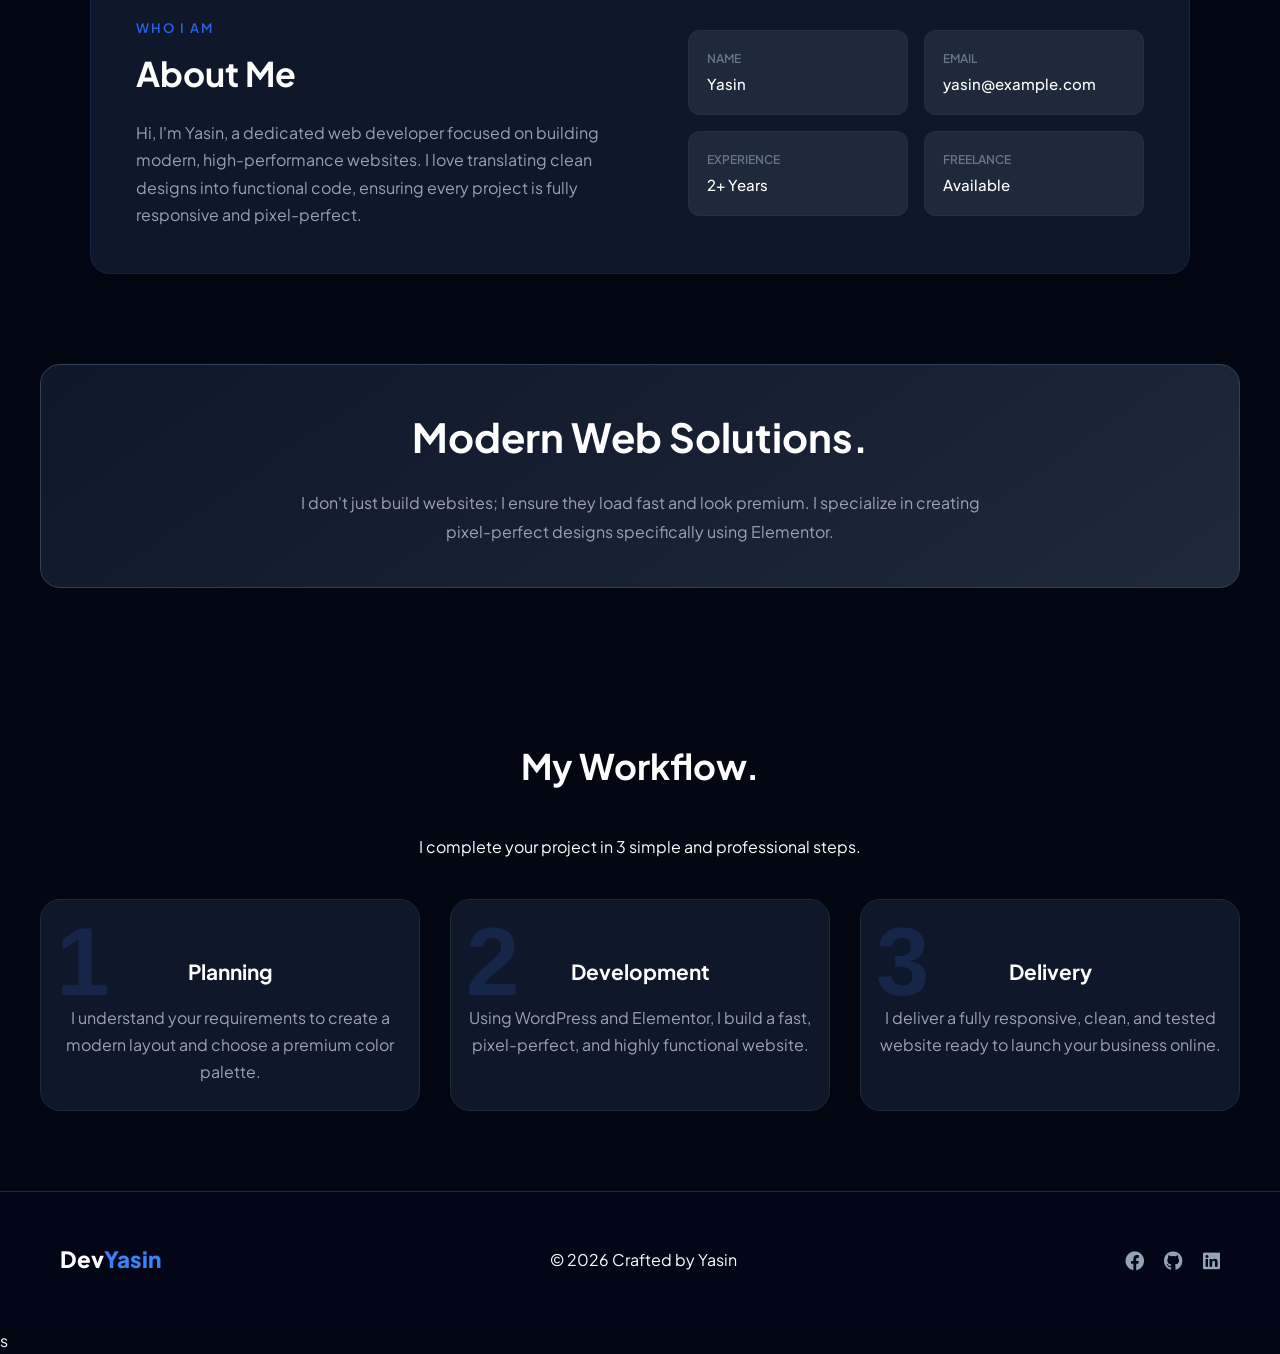
==== commit a347c972: "Update index.html" ====
--- a/index.html
+++ b/index.html
@@ -62,6 +62,40 @@
             <i class="fab fa-wordpress"></i>
             <h3>WP Expert</h3>
             <p>Elementor Specialist</p>
+        </div>
+    </div>
+</section>
+    <section class="why-choose-sec">
+    <div class="choose-container">
+        <div class="choose-title">
+            <span class="sub-title">My Commitments</span>
+            <h2>Why Choose Me?</h2>
+        </div>
+        
+        <div class="choose-grid">
+            <div class="choose-card">
+                <div class="card-icon">🎯</div>
+                <h3>Pixel-Perfect Design</h3>
+                <p>Your website will look exactly like the design approved by you—clean, precise, and visually stunning across all screens.</p>
+            </div>
+
+            <div class="choose-card">
+                <div class="card-icon">⚡</div>
+                <h3>Lightning Fast Speed</h3>
+                <p>Optimized images and clean code structure ensure your site loads within seconds, keeping your visitors engaged.</p>
+            </div>
+
+            <div class="choose-card">
+                <div class="card-icon">💻</div>
+                <h3>Clean & Modern Code</h3>
+                <p>I write semantic HTML, clean CSS, and follow best practices so that your website is easy to update and maintain in the future.</p>
+            </div>
+
+            <div class="choose-card">
+                <div class="card-icon">🛠️</div>
+                <h3>30-Days Free Support</h3>
+                <p>After delivering the project, I will provide 30 days of free technical support to ensure everything runs perfectly smoothly.</p>
+            </div>
         </div>
     </div>
 </section>
--- a/style.css
+++ b/style.css
@@ -223,7 +223,7 @@
     color: #9ca3af;
     font-size: 1rem;
 }
-/* Personal Info Section Styling */
+/* Personal Info Section - Clean Master Box Style */
 .personal-info-sec {
     padding: 60px 0;
     color: #ffffff;
@@ -233,20 +233,29 @@
     max-width: 1140px;
     margin: 0 auto;
     padding: 0 20px;
+}
+
+/* নতুন মাস্টার কার্ড স্টাইল যা পুরো সেকশনকে বক্সে নিয়ে আসবে */
+.personal-master-card {
+    background: #0f172a; /* আপনার সাইটের মেইন কার্ড কালার */
+    border: 1px solid rgba(37, 99, 235, 0.15); /* হালকা গ্লোয়িং নীল বর্ডার */
+    border-radius: 20px; /* মডার্ন রাউন্ডেড কর্নার */
+    padding: 45px;
     display: flex;
     justify-content: space-between;
     align-items: center;
     gap: 50px;
+    box-shadow: 0 10px 30px rgba(0, 0, 0, 0.2);
 }
 
 /* বাম পাশের ডেসক্রিপশন */
 .personal-bio {
-    flex: 1;
+    flex: 1.1; /* ডেসক্রিপশন পড়তে যেন একটু চওড়া জায়গা পায় */
 }
 
 .personal-bio .sub-title {
-    color: #2563eb; /* আপনার লোগো ও বাটনের নীল কালার */
-    font-size: 14px;
+    color: #2563eb;
+    font-size: 13px;
     text-transform: uppercase;
     letter-spacing: 2px;
     font-weight: 600;
@@ -255,15 +264,16 @@
 }
 
 .personal-bio h2 {
-    font-size: 36px;
-    margin-bottom: 20px;
+    font-size: 34px;
+    margin-bottom: 18px;
     font-weight: 700;
 }
 
 .personal-bio p {
-    color: #94a3b8; /* হালকা গ্রে টেক্সট যা পড়ার জন্য আরামদায়ক */
+    color: #94a3b8;
     line-height: 1.7;
     font-size: 16px;
+    margin: 0;
 }
 
 /* ডান পাশের গ্রিড লেআউট */
@@ -271,52 +281,61 @@
     flex: 1;
     display: grid;
     grid-template-columns: repeat(2, 1fr);
-    gap: 20px;
-}
-
-/* আপনার বাকি কার্ডগুলোর সাথে ম্যাচিং ডার্ক বক্স */
+    gap: 16px;
+}
+
+/* ভেতরের ছোট বক্সগুলো যা এখন ব্যাকগ্রাউন্ডের চেয়ে সামান্য লাইট হবে */
 .info-box {
-    background: #0f172a; /* আপনার সাইটের কার্ডের ব্যাকগ্রাউন্ড */
-    padding: 20px;
+    background: #1e293b; /* একটু লাইট ডার্ক যাতে শেড বোঝা যায় */
+    padding: 18px;
     border-radius: 12px;
-    border: 1px solid rgba(37, 99, 235, 0.1); /* হালকা নীল বর্ডার */
+    border: 1px solid rgba(255, 255, 255, 0.03);
     transition: all 0.3s ease;
 }
 
-/* মাউস নিলে হালকা গ্লো করবে যেমনটা বাকি কার্ডে হচ্ছে */
 .info-box:hover {
     border-color: #2563eb;
-    box-shadow: 0 0 20px rgba(37, 99, 235, 0.15);
-    transform: translateY(-3px);
+    transform: translateY(-2px);
+    background: #1e293b;
 }
 
 .info-label {
     display: block;
     color: #64748b;
-    font-size: 13px;
+    font-size: 12px;
     text-transform: uppercase;
-    margin-bottom: 5px;
+    margin-bottom: 4px;
     font-weight: 600;
 }
 
 .info-value {
     display: block;
     color: #ffffff;
-    font-size: 16px;
+    font-size: 15px;
     font-weight: 500;
-}
-
-/* মোবাইল ও ট্যাবলেটের জন্য রেসপন্সিভ */
-@media (max-width: 768px) {
-    .personal-container {
+    word-break: break-all; /* বড় ইমেইল যেন বক্সের বাইরে না যায় */
+}
+
+/* মোবাইল ও ট্যাবলেটের জন্য ফুল রেসপন্সিভ */
+@media (max-width: 991px) {
+    .personal-master-card {
         flex-direction: column;
-        gap: 40px;
+        align-items: flex-start;
+        gap: 35px;
+        padding: 30px;
     }
     .personal-grid {
         width: 100%;
-        grid-template-columns: 1fr; /* মোবাইলে একটির নিচে আরেকটি আসবে */
     }
 }
+
+@media (max-width: 576px) {
+    .personal-grid {
+        grid-template-columns: 1fr; /* মোবাইলে একটির নিচে আরেকটি */
+    }
+}
+
+
 
 /* --- Approach Section --- */
 .approach-sec {
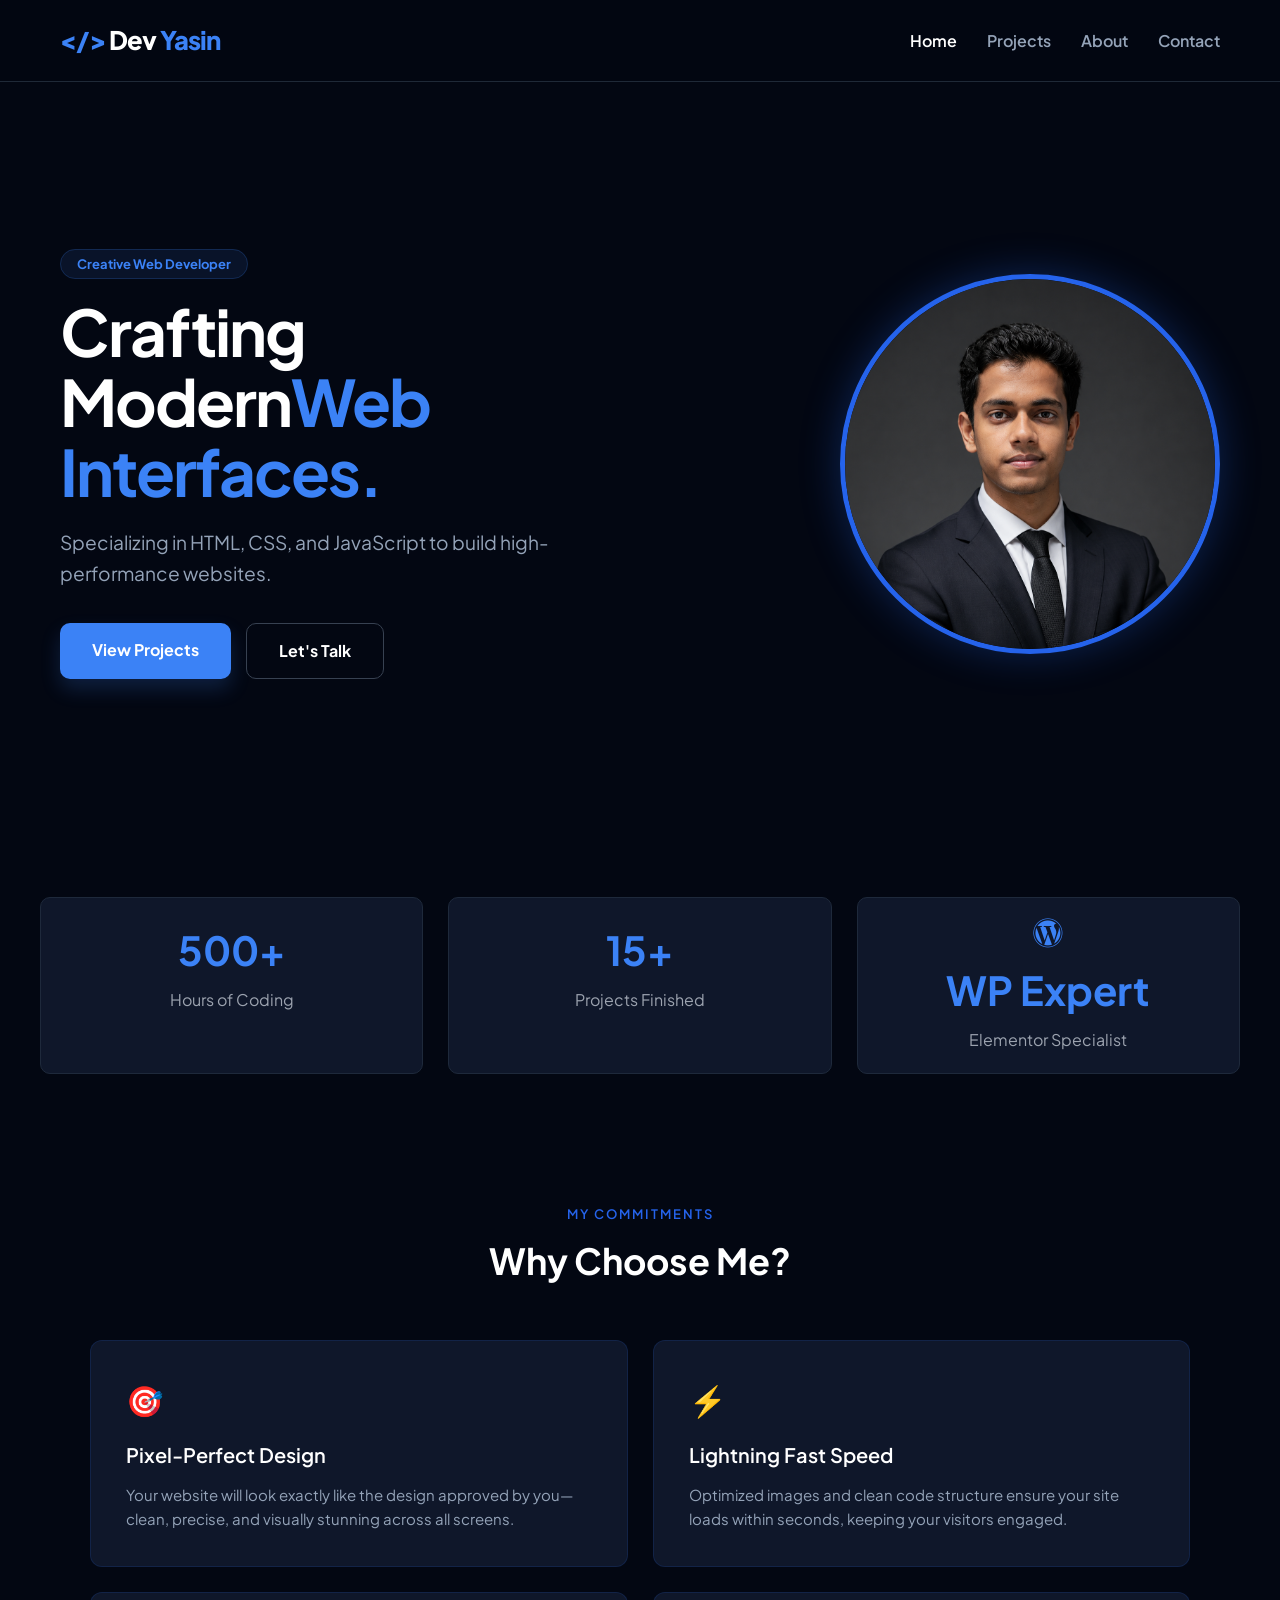
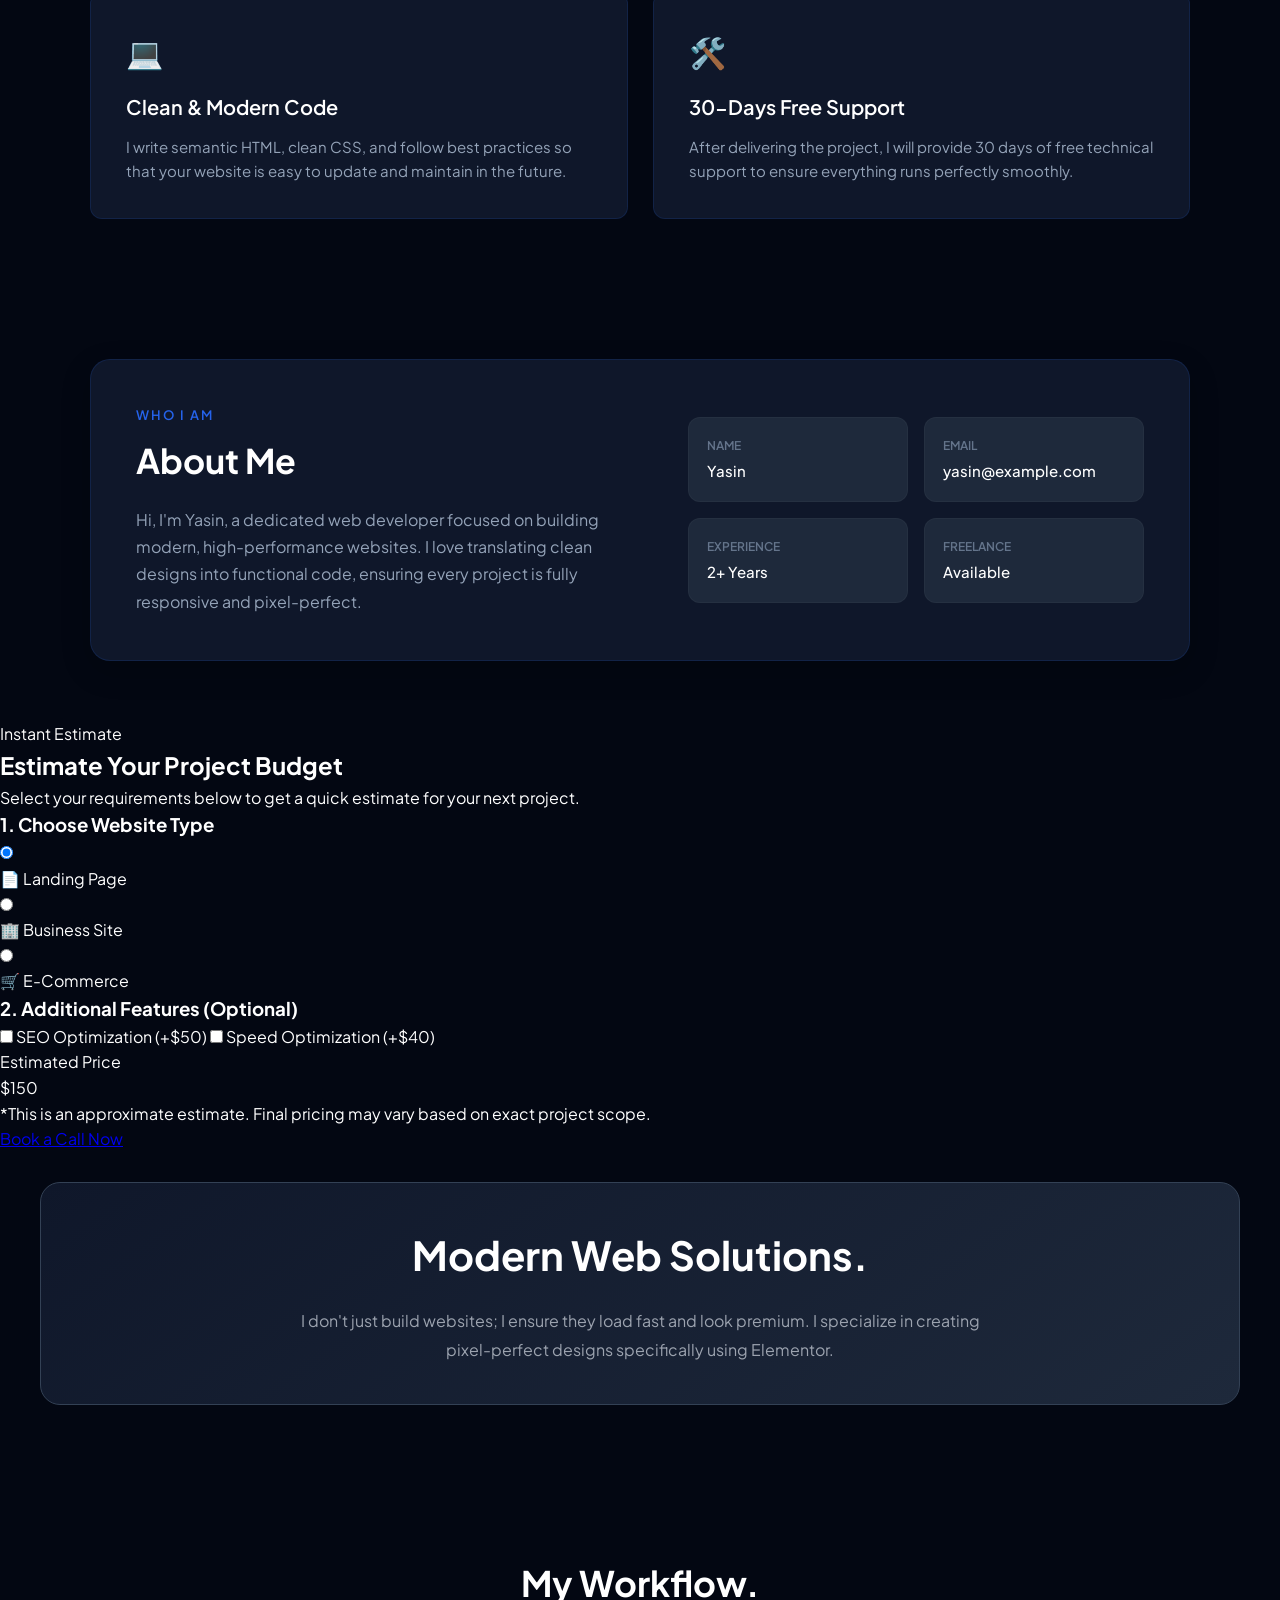
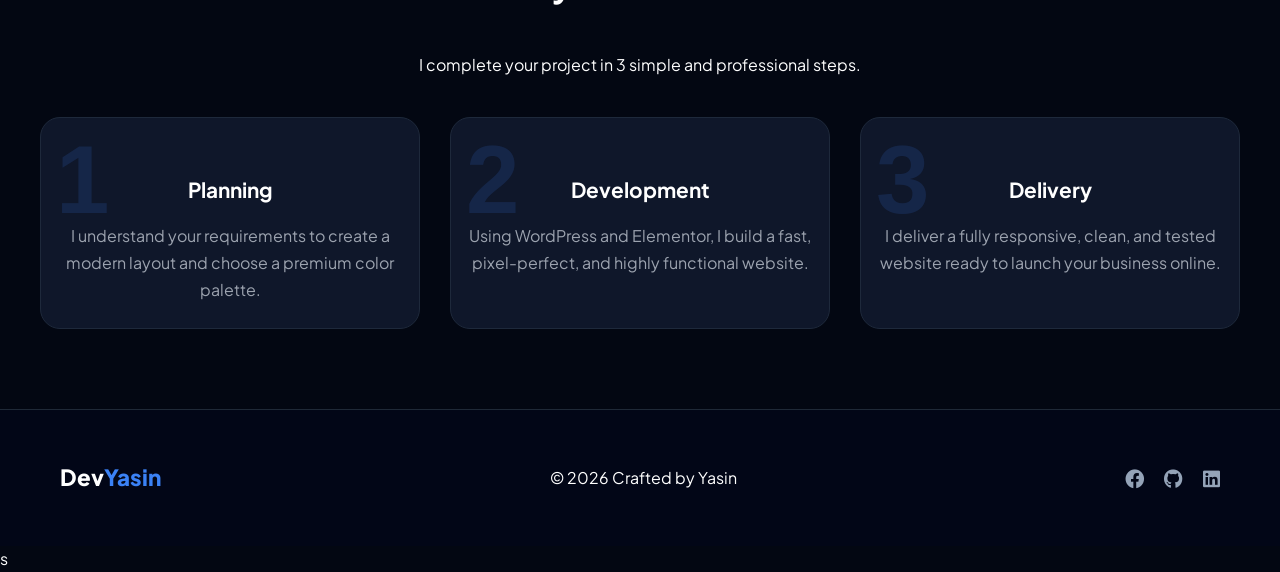
==== commit fff1a978: "Update index.html" ====
--- a/index.html
+++ b/index.html
@@ -132,6 +132,67 @@
         </div>
     </div>
 </section>
+    <section class="calculator-sec">
+    <div class="calc-container">
+        <div class="calc-title">
+            <span class="sub-title">Instant Estimate</span>
+            <h2>Estimate Your Project Budget</h2>
+            <p>Select your requirements below to get a quick estimate for your next project.</p>
+        </div>
+
+        <div class="calc-wrapper">
+            <div class="calc-options">
+                <div class="option-group">
+                    <h3>1. Choose Website Type</h3>
+                    <div class="radio-tiles">
+                        <label class="tile-card">
+                            <input type="radio" name="web_type" value="150" checked onchange="calculateBudget()">
+                            <div class="tile-content">
+                                <span class="tile-icon">📄</span>
+                                <span class="tile-text">Landing Page</span>
+                            </div>
+                        </label>
+                        <label class="tile-card">
+                            <input type="radio" name="web_type" value="300" onchange="calculateBudget()">
+                            <div class="tile-content">
+                                <span class="tile-icon">🏢</span>
+                                <span class="tile-text">Business Site</span>
+                            </div>
+                        </label>
+                        <label class="tile-card">
+                            <input type="radio" name="web_type" value="500" onchange="calculateBudget()">
+                            <div class="tile-content">
+                                <span class="tile-icon">🛒</span>
+                                <span class="tile-text">E-Commerce</span>
+                            </div>
+                        </label>
+                    </div>
+                </div>
+
+                <div class="option-group">
+                    <h3>2. Additional Features (Optional)</h3>
+                    <div class="checkbox-list">
+                        <label class="check-item">
+                            <input type="checkbox" id="feat_seo" value="50" onchange="calculateBudget()">
+                            <span class="check-text">SEO Optimization (+$50)</span>
+                        </label>
+                        <label class="check-item">
+                            <input type="checkbox" id="feat_speed" value="40" onchange="calculateBudget()">
+                            <span class="check-text">Speed Optimization (+$40)</span>
+                        </label>
+                    </div>
+                </div>
+            </div>
+
+            <div class="calc-result-box">
+                <div class="result-header">Estimated Price</div>
+                <div class="result-price">$<span id="project-price">150</span></div>
+                <p class="result-note">*This is an approximate estimate. Final pricing may vary based on exact project scope.</p>
+                <a href="#contact" class="calc-btn">Book a Call Now</a>
+            </div>
+        </div>
+    </div>
+</section>
 <!-- ছোট ইউনিক সেকশন: My Approach -->
 <section class="approach-sec container">
     <div class="approach-card">
--- a/style.css
+++ b/style.css
@@ -223,6 +223,94 @@
     color: #9ca3af;
     font-size: 1rem;
 }
+/* Why Choose Me Section Styling */
+.why-choose-sec {
+    padding: 80px 0;
+    color: #ffffff;
+}
+
+.choose-container {
+    max-width: 1140px;
+    margin: 0 auto;
+    padding: 0 20px;
+}
+
+.choose-title {
+    text-align: center;
+    margin-bottom: 50px;
+}
+
+.choose-title .sub-title {
+    color: #2563eb;
+    font-size: 13px;
+    text-transform: uppercase;
+    letter-spacing: 2px;
+    font-weight: 600;
+    display: block;
+    margin-bottom: 8px;
+}
+
+.choose-title h2 {
+    font-size: 36px;
+    font-weight: 700;
+}
+
+/* 4-ti box-er grid layout */
+.choose-grid {
+    display: grid;
+    grid-template-columns: repeat(2, 1fr);
+    gap: 25px;
+}
+
+/* Modern Glowing Cards */
+.choose-card {
+    background: #0f172a; /* Apnar site-er card background */
+    border: 1px solid rgba(37, 99, 235, 0.15); /* Light blue border */
+    border-radius: 12px;
+    padding: 35px;
+    transition: all 0.3s ease;
+    position: relative;
+}
+
+/* Mouse hover korle blue glow hobe ar upore uthbe */
+.choose-card:hover {
+    border-color: #2563eb;
+    box-shadow: 0 10px 30px rgba(37, 99, 235, 0.15);
+    transform: translateY(-5px);
+}
+
+.card-icon {
+    font-size: 30px;
+    margin-bottom: 15px;
+}
+
+.choose-card h3 {
+    font-size: 20px;
+    font-weight: 600;
+    margin-bottom: 12px;
+    color: #ffffff;
+}
+
+.choose-card p {
+    color: #94a3b8;
+    line-height: 1.6;
+    font-size: 15px;
+    margin: 0;
+}
+
+/* Responsive Grid for Mobile and Tablets */
+@media (max-width: 768px) {
+    .choose-grid {
+        grid-template-columns: 1fr; /* Mobily-e ekta por ekta asbe */
+        gap: 20px;
+    }
+    .choose-title h2 {
+        font-size: 30px;
+    }
+    .choose-card {
+        padding: 25px;
+    }
+}
 /* Personal Info Section - Clean Master Box Style */
 .personal-info-sec {
     padding: 60px 0;
@@ -334,9 +422,6 @@
         grid-template-columns: 1fr; /* মোবাইলে একটির নিচে আরেকটি */
     }
 }
-
-
-
 /* --- Approach Section --- */
 .approach-sec {
     padding: 30px 0 70px;
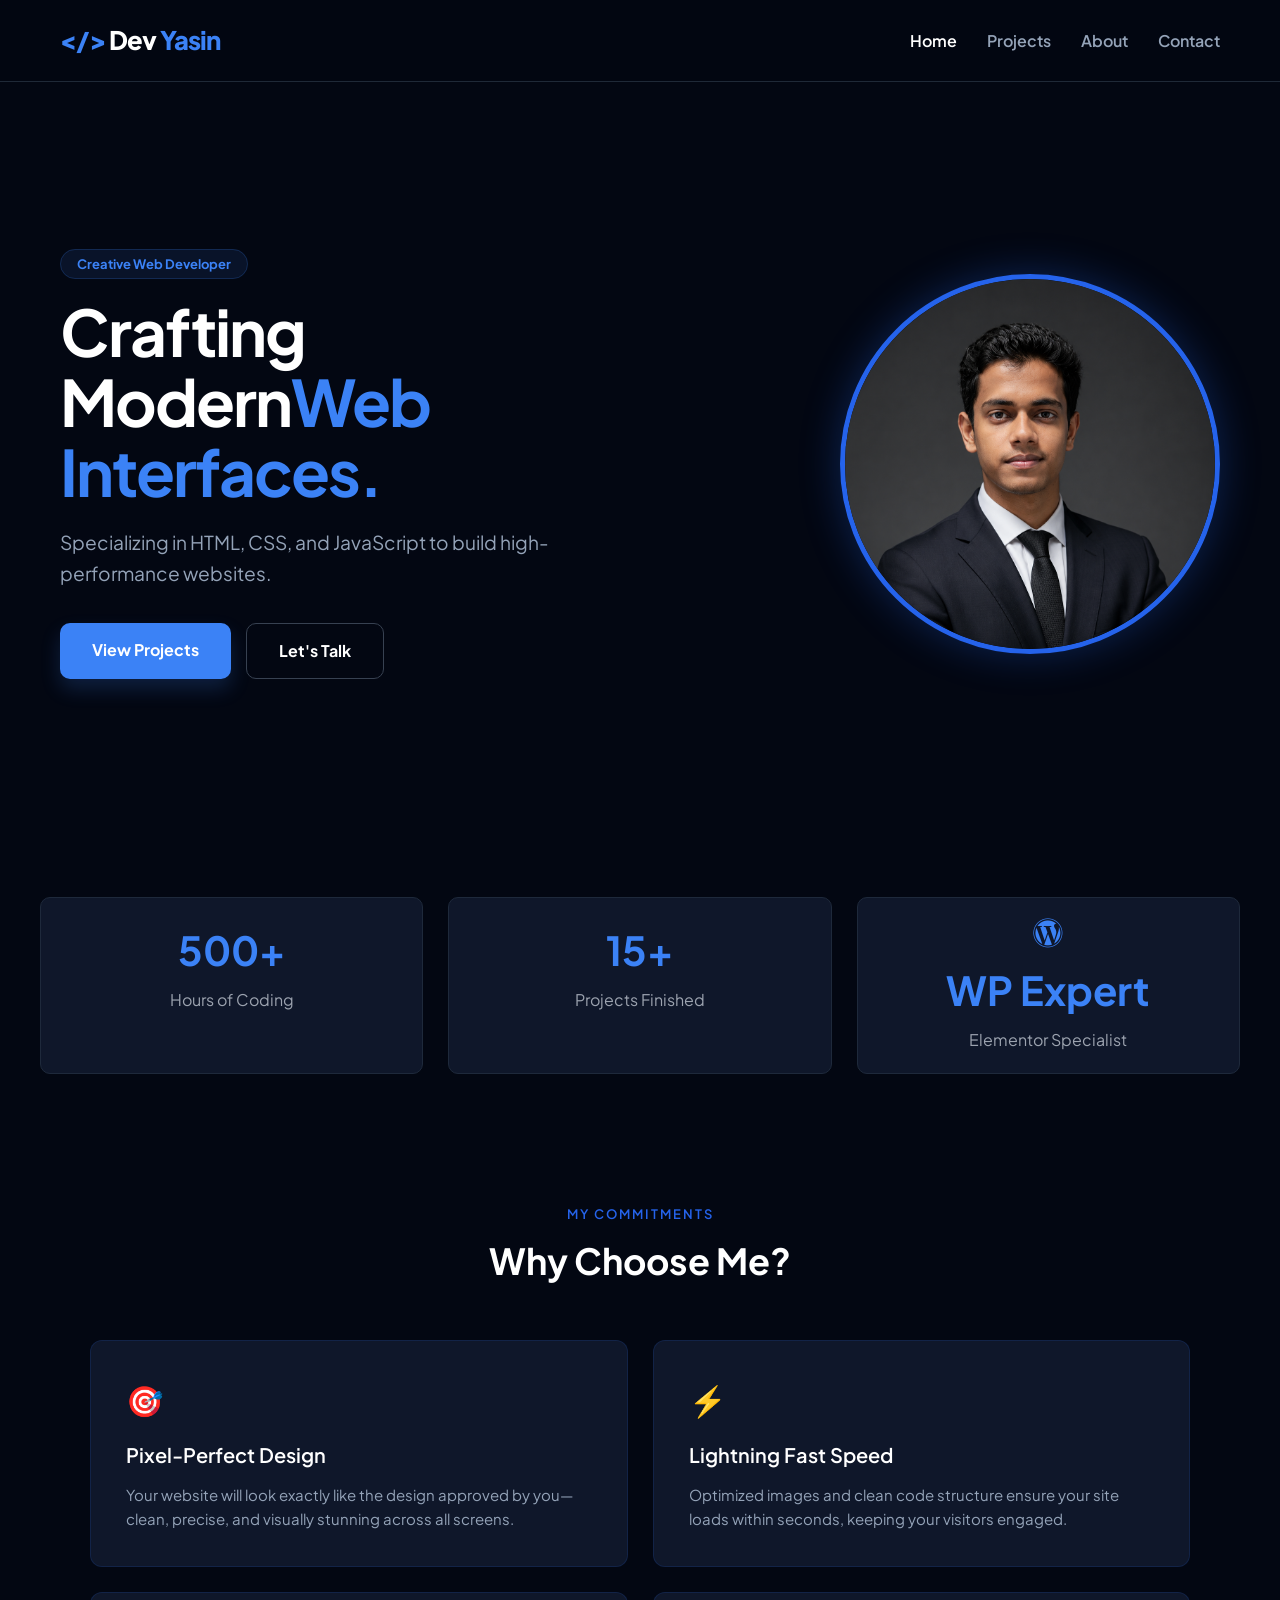
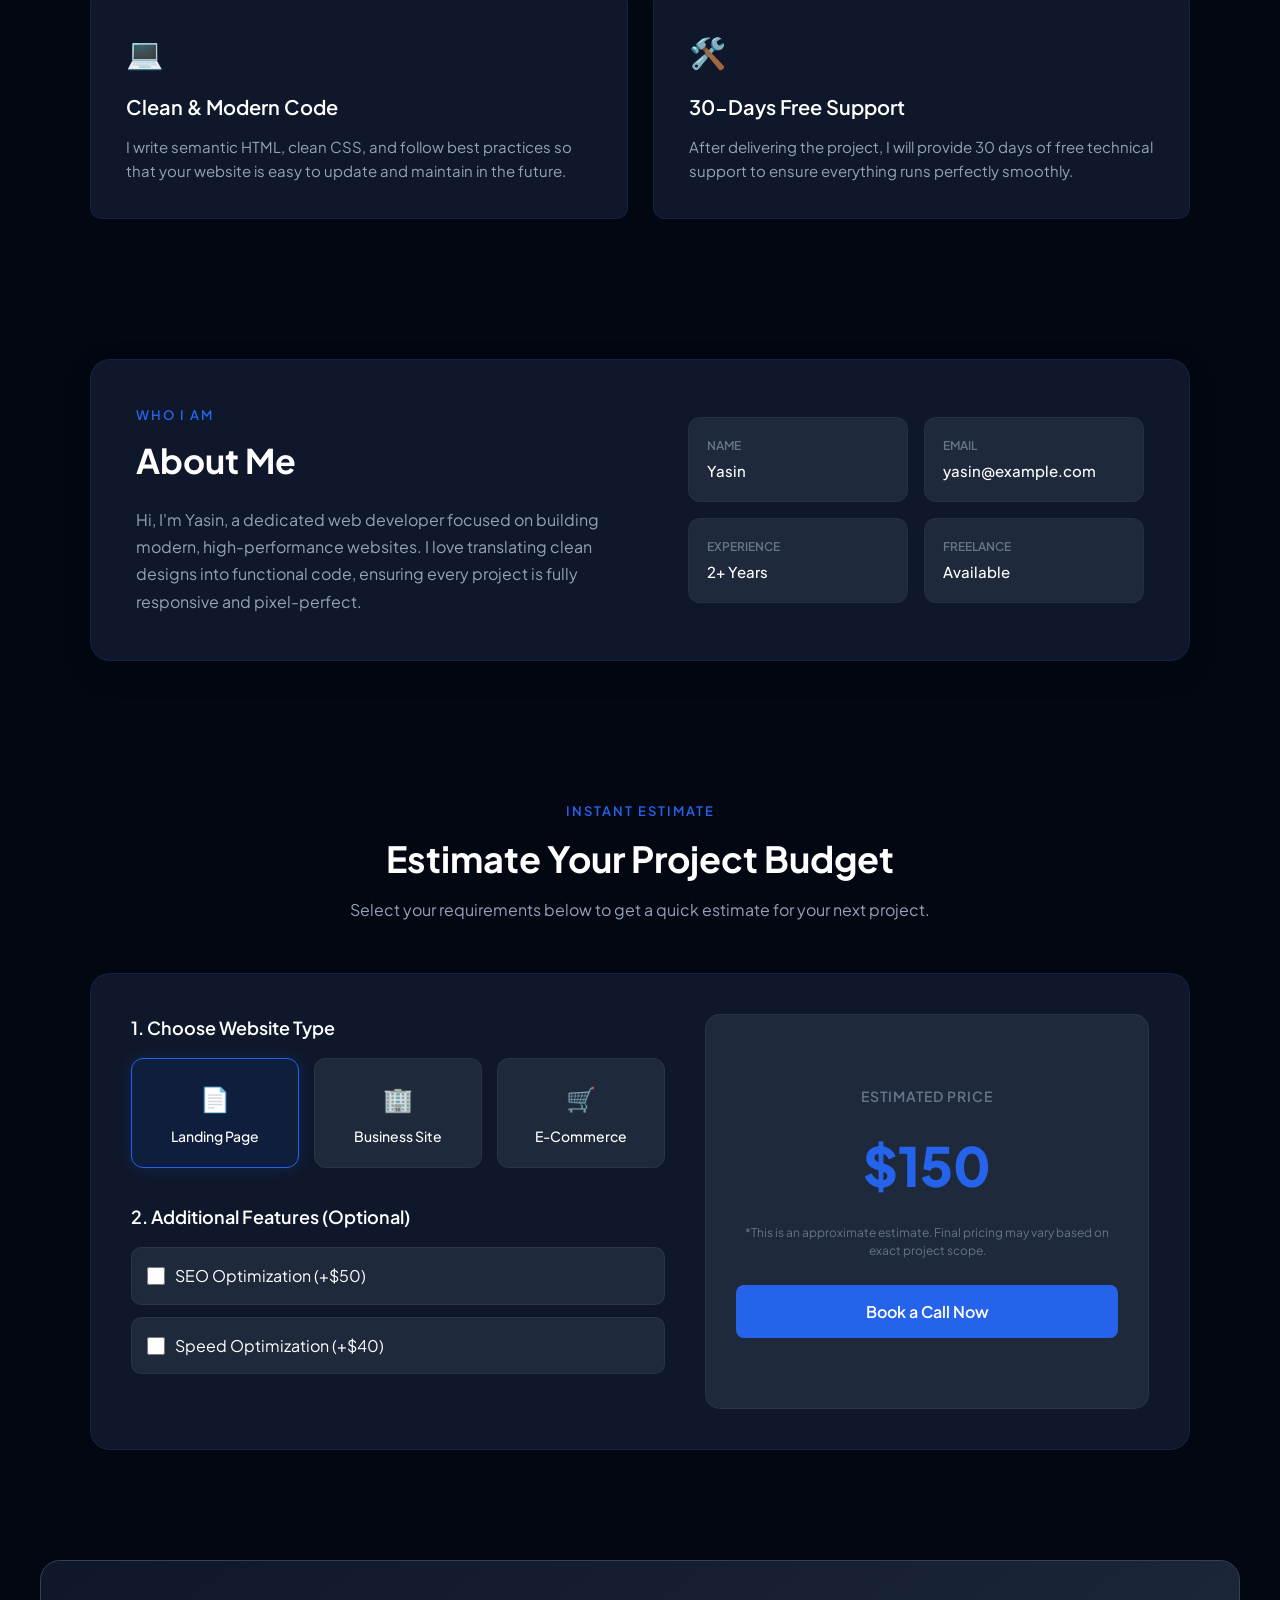
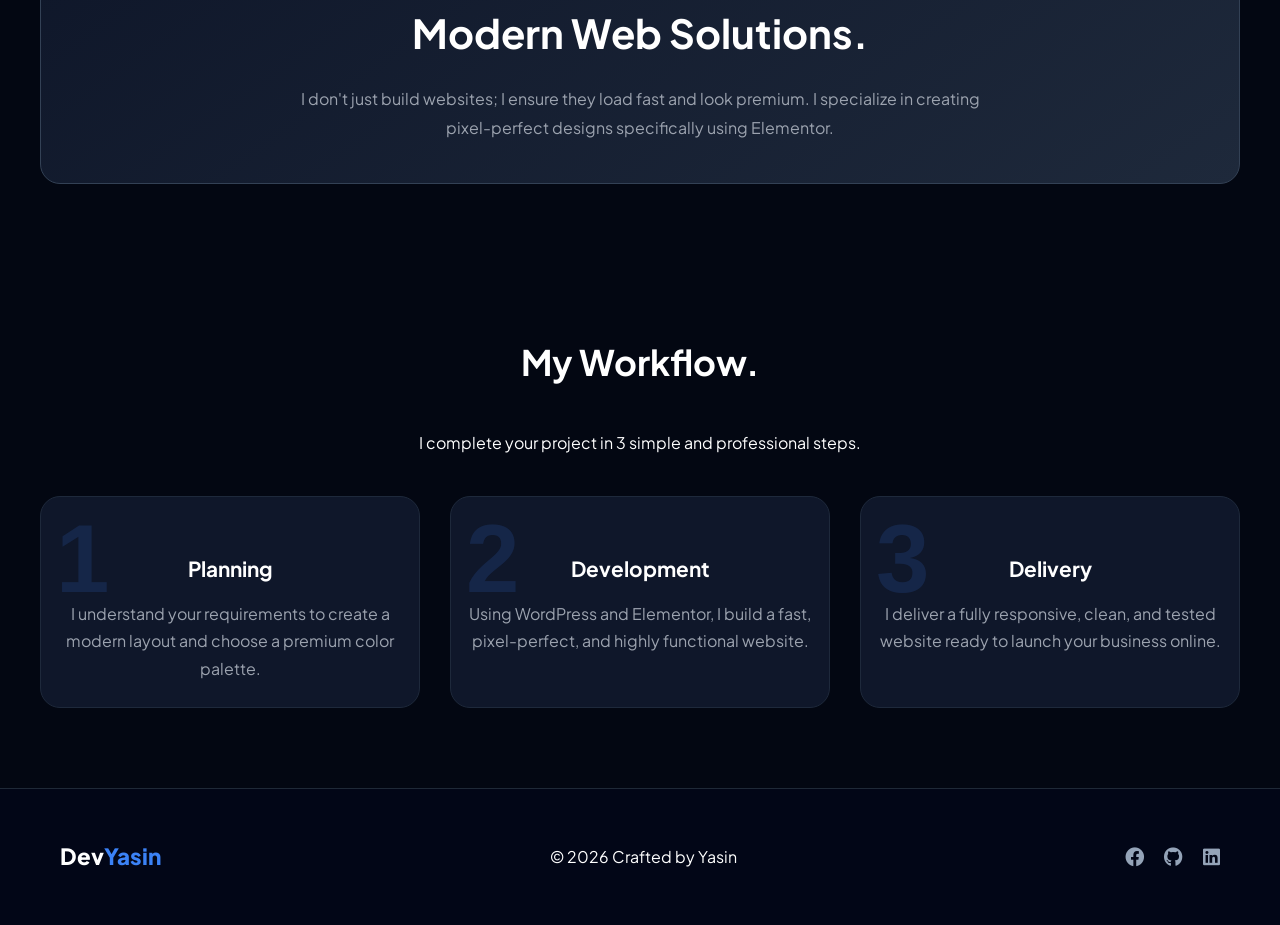
==== commit 23cf2b19: "Update index.html" ====
--- a/index.html
+++ b/index.html
@@ -251,7 +251,23 @@
     menu.addEventListener('click', function() {
         menuLinks.classList.toggle('active');
     });
-</script>s
+</script>
+    <script>
+function calculateBudget() {
+    // ১. মেইন ওয়েবসাইট টাইপ এর ভ্যালু নেওয়া
+    let basePrice = parseInt(document.querySelector('input[name="web_type"]:checked').value);
+    
+    // ২. এডিশনাল ফিচারের ভ্যালু চেক করা
+    let seoPrice = document.getElementById('feat_seo').checked ? parseInt(document.getElementById('feat_seo').value) : 0;
+    let speedPrice = document.getElementById('feat_speed').checked ? parseInt(document.getElementById('feat_speed').value) : 0;
+    
+    // ৩. টোটাল হিসাব করা
+    let totalPrice = basePrice + seoPrice + speedPrice;
+    
+    // ৪. স্ক্রিনে লাইভ আপডেট করা
+    document.getElementById('project-price').innerText = totalPrice;
+}
+</script>
 
 </body>
 </html>
--- a/style.css
+++ b/style.css
@@ -422,6 +422,202 @@
         grid-template-columns: 1fr; /* মোবাইলে একটির নিচে আরেকটি */
     }
 }
+/* Pricing Calculator Styling */
+.calculator-sec {
+    padding: 80px 0;
+    color: #ffffff;
+}
+
+.calc-container {
+    max-width: 1140px;
+    margin: 0 auto;
+    padding: 0 20px;
+}
+
+.calc-title {
+    text-align: center;
+    margin-bottom: 50px;
+}
+
+.calc-title .sub-title {
+    color: #2563eb;
+    font-size: 13px;
+    text-transform: uppercase;
+    letter-spacing: 2px;
+    font-weight: 600;
+    display: block;
+    margin-bottom: 8px;
+}
+
+.calc-title h2 {
+    font-size: 36px;
+    font-weight: 700;
+}
+
+.calc-title p {
+    color: #94a3b8;
+    margin-top: 10px;
+}
+
+.calc-wrapper {
+    display: flex;
+    justify-content: space-between;
+    gap: 40px;
+    background: #0f172a;
+    border: 1px solid rgba(37, 99, 235, 0.15);
+    border-radius: 20px;
+    padding: 40px;
+}
+
+.calc-options {
+    flex: 1.4;
+}
+
+.option-group {
+    margin-bottom: 35px;
+}
+
+.option-group h3 {
+    font-size: 18px;
+    margin-bottom: 15px;
+    color: #ffffff;
+    font-weight: 600;
+}
+
+/* রেডিও বাটনগুলোকে সুন্দর কার্ড বানানোর ট্রিক */
+.radio-tiles {
+    display: grid;
+    grid-template-columns: repeat(3, 1fr);
+    gap: 15px;
+}
+
+.tile-card {
+    position: relative;
+    cursor: pointer;
+}
+
+.tile-card input {
+    position: absolute;
+    opacity: 0;
+}
+
+.tile-content {
+    background: #1e293b;
+    border: 1px solid rgba(255, 255, 255, 0.05);
+    padding: 20px;
+    border-radius: 12px;
+    text-align: center;
+    transition: all 0.3s ease;
+    display: flex;
+    flex-direction: column;
+    gap: 8px;
+}
+
+.tile-icon {
+    font-size: 24px;
+}
+
+.tile-text {
+    font-size: 14px;
+    font-weight: 500;
+}
+
+/* সিলেক্ট করলে ব্লু গ্লো হবে */
+.tile-card input:checked + .tile-content {
+    border-color: #2563eb;
+    background: rgba(37, 99, 235, 0.1);
+    box-shadow: 0 0 15px rgba(37, 99, 235, 0.2);
+}
+
+/* চেক বক্স স্টাইল */
+.checkbox-list {
+    display: flex;
+    flex-direction: column;
+    gap: 12px;
+}
+
+.check-item {
+    display: flex;
+    align-items: center;
+    gap: 10px;
+    cursor: pointer;
+    background: #1e293b;
+    padding: 15px;
+    border-radius: 10px;
+    border: 1px solid rgba(255, 255, 255, 0.05);
+    transition: all 0.3s;
+}
+
+.check-item input {
+    accent-color: #2563eb;
+    width: 18px;
+    height: 18px;
+}
+
+/* রাইট সাইড প্রাইস ডিসপ্লে */
+.calc-result-box {
+    flex: 1;
+    background: #1e293b;
+    border-radius: 15px;
+    padding: 40px 30px;
+    text-align: center;
+    display: flex;
+    flex-direction: column;
+    justify-content: center;
+    align-items: center;
+    border: 1px solid rgba(255, 255, 255, 0.05);
+}
+
+.result-header {
+    font-size: 14px;
+    text-transform: uppercase;
+    color: #64748b;
+    letter-spacing: 1px;
+    font-weight: 600;
+}
+
+.result-price {
+    font-size: 54px;
+    font-weight: 800;
+    color: #2563eb;
+    margin: 15px 0;
+    transition: all 0.3s ease;
+}
+
+.result-note {
+    font-size: 12px;
+    color: #64748b;
+    line-height: 1.5;
+    margin-bottom: 25px;
+}
+
+.calc-btn {
+    display: inline-block;
+    background: #2563eb;
+    color: #ffffff;
+    padding: 14px 30px;
+    border-radius: 8px;
+    font-weight: 600;
+    text-decoration: none;
+    transition: all 0.3s;
+    width: 100%;
+}
+
+.calc-btn:hover {
+    box-shadow: 0 0 20px rgba(37, 99, 235, 0.4);
+    transform: translateY(-2px);
+}
+
+/* রেসপন্সিভ */
+@media (max-width: 768px) {
+    .calc-wrapper {
+        flex-direction: column;
+        padding: 25px;
+    }
+    .radio-tiles {
+        grid-template-columns: 1fr;
+    }
+}
 /* --- Approach Section --- */
 .approach-sec {
     padding: 30px 0 70px;
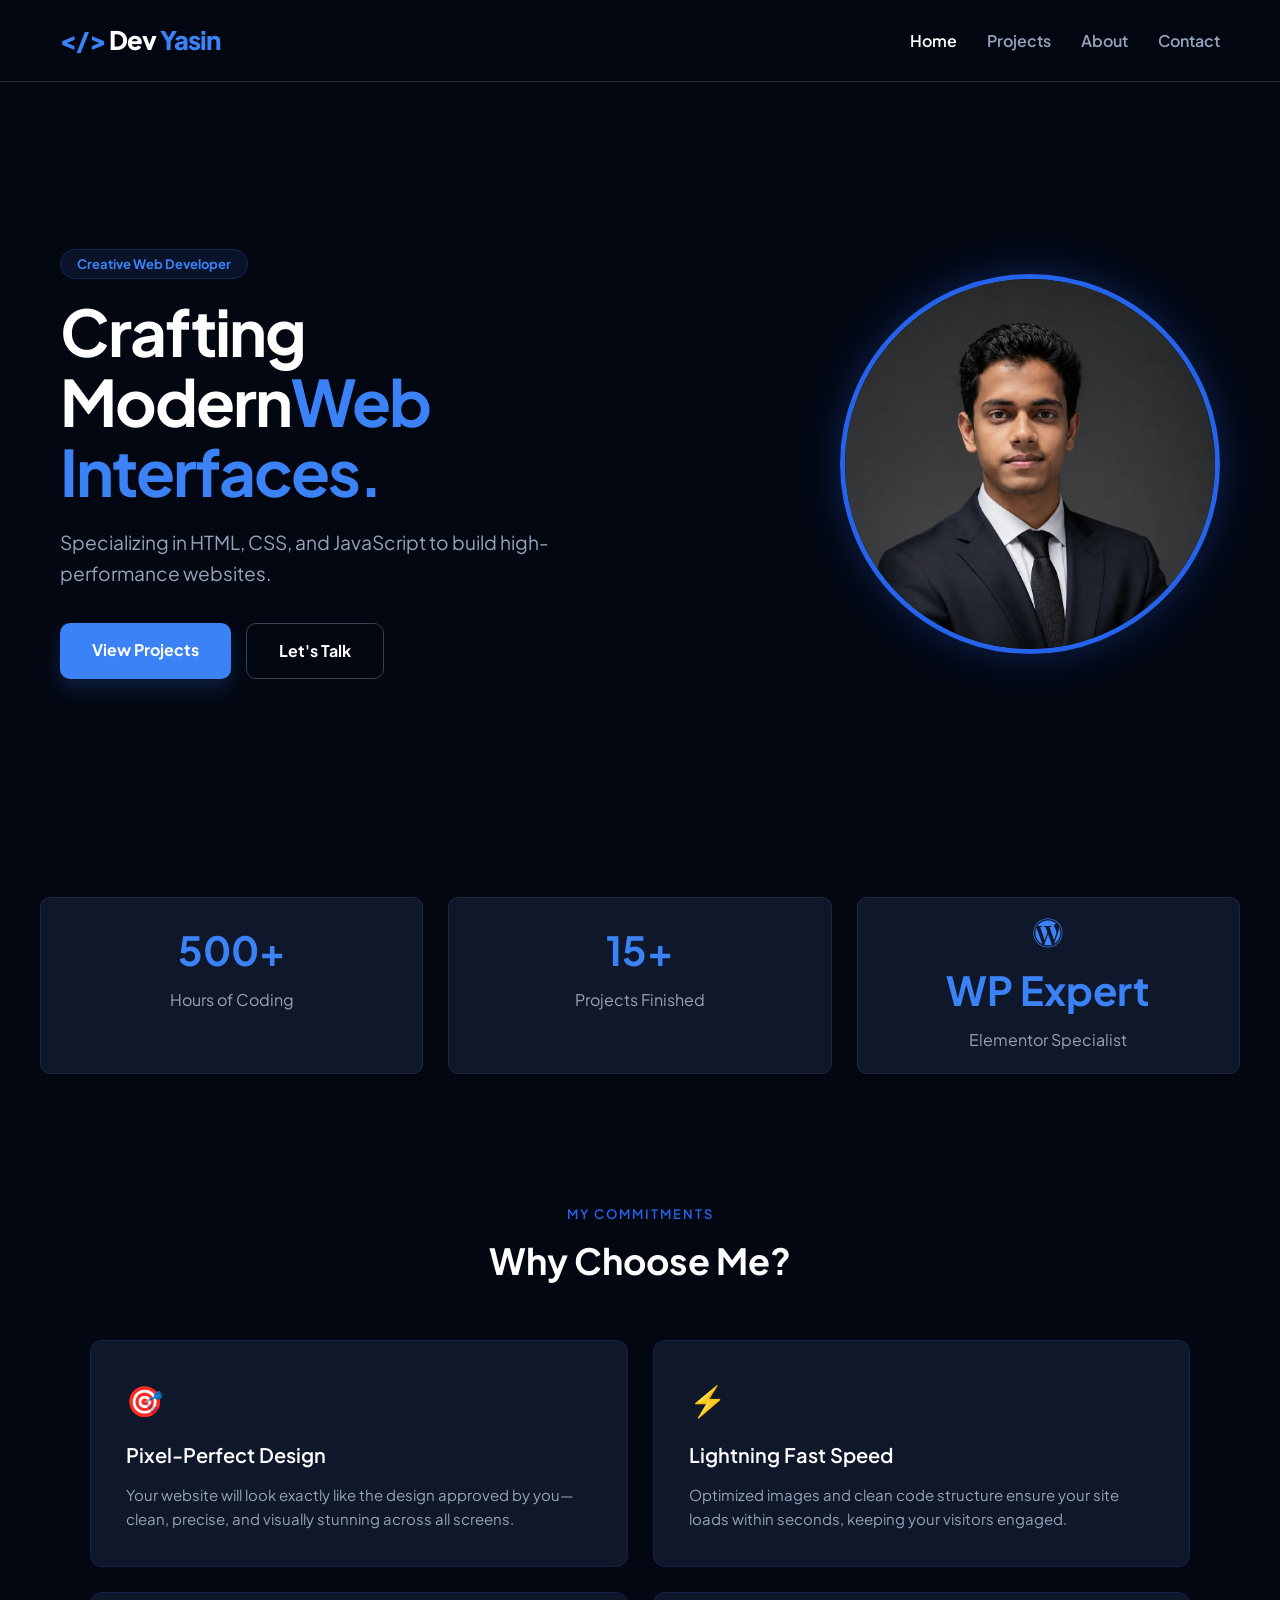
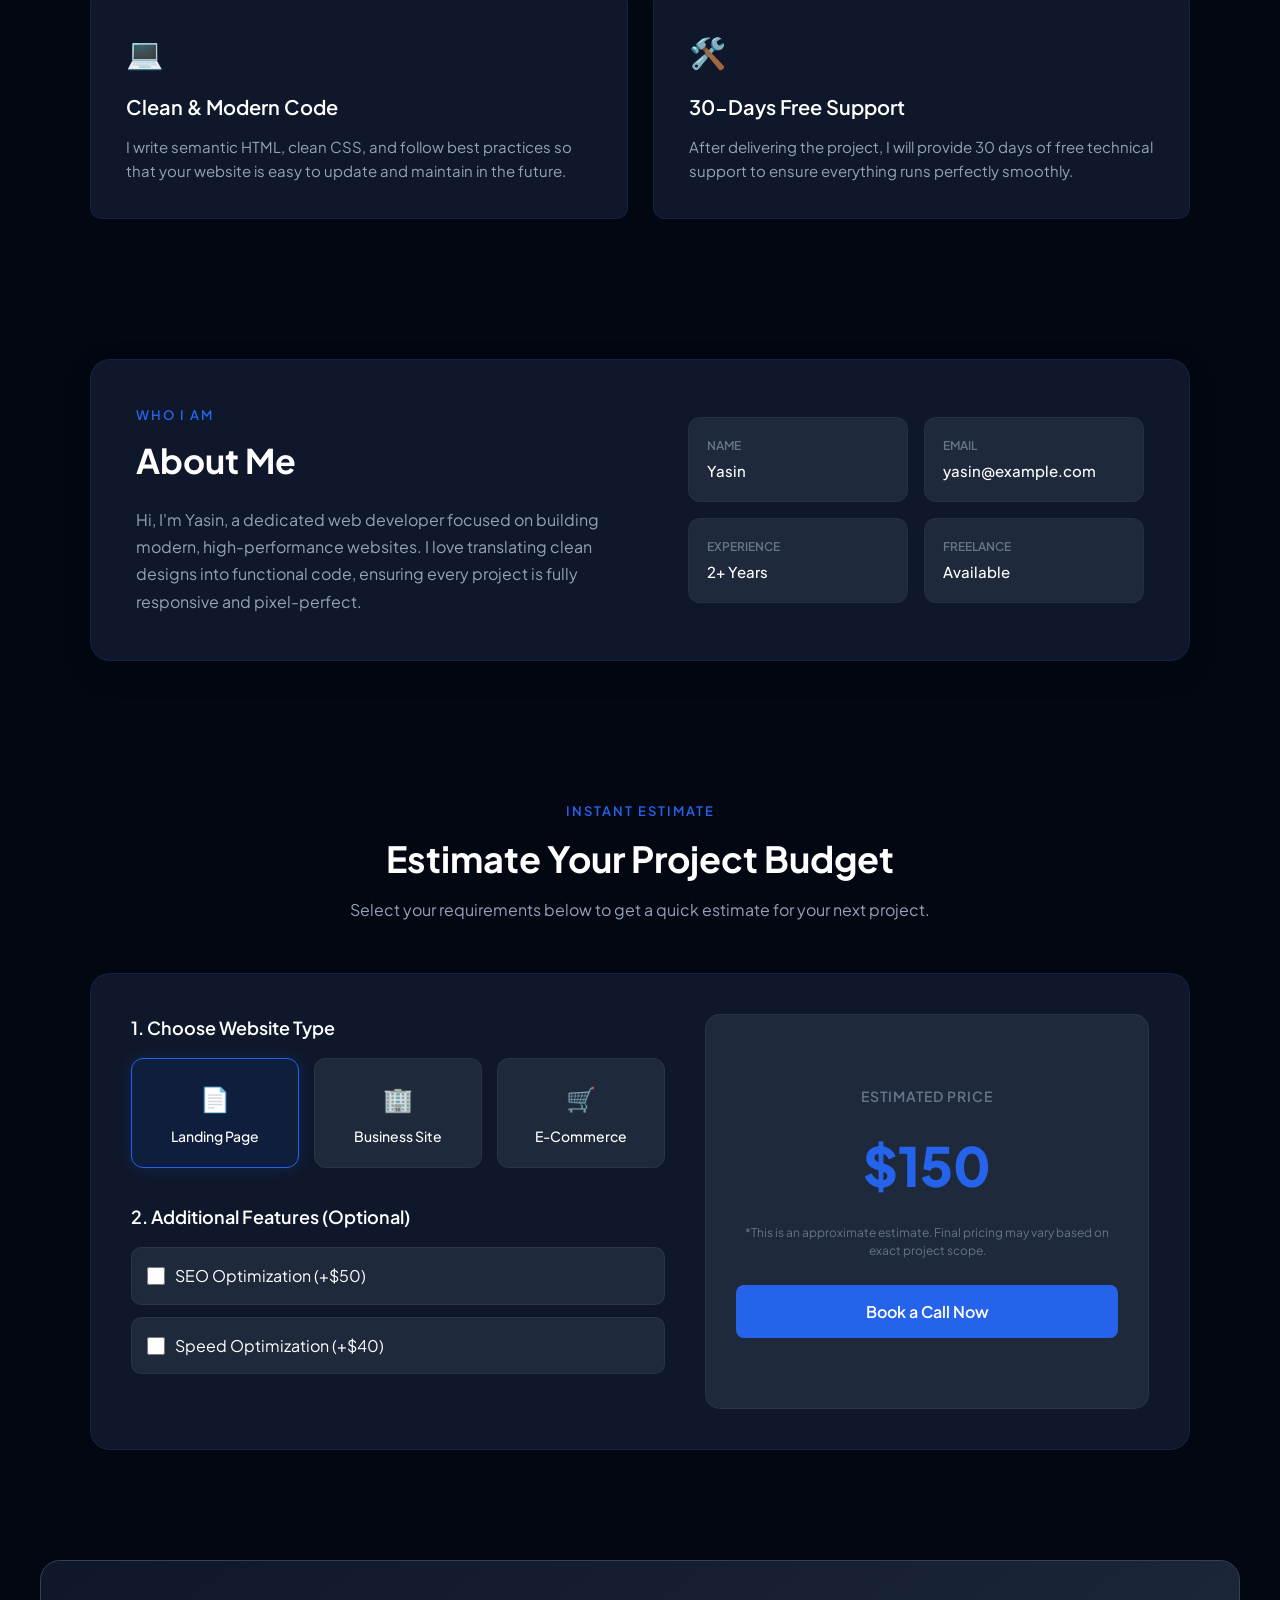
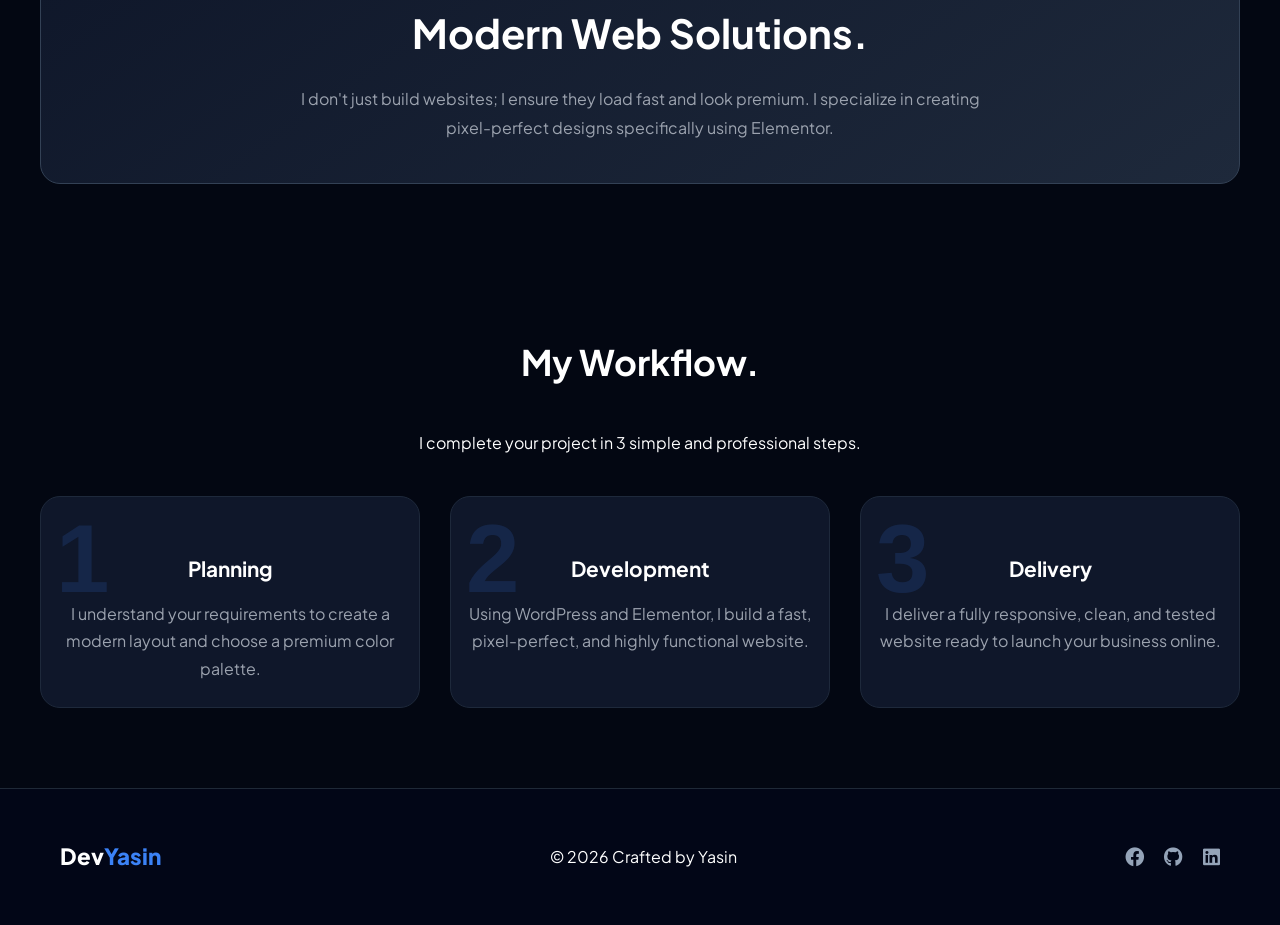
==== commit 527e0799: "Update index.html" ====
--- a/index.html
+++ b/index.html
@@ -42,7 +42,7 @@
         </div>
         <div class="hero-img">
             <!-- image name: yasin.jpg) -->
-            <img src="rakib.png" alt="Yasin">
+            <img src="rakib.webp" fetchpriority="high" loading="eager" alt="Yasin">
         </div>
     </section>
     <section class="home-stats container">
